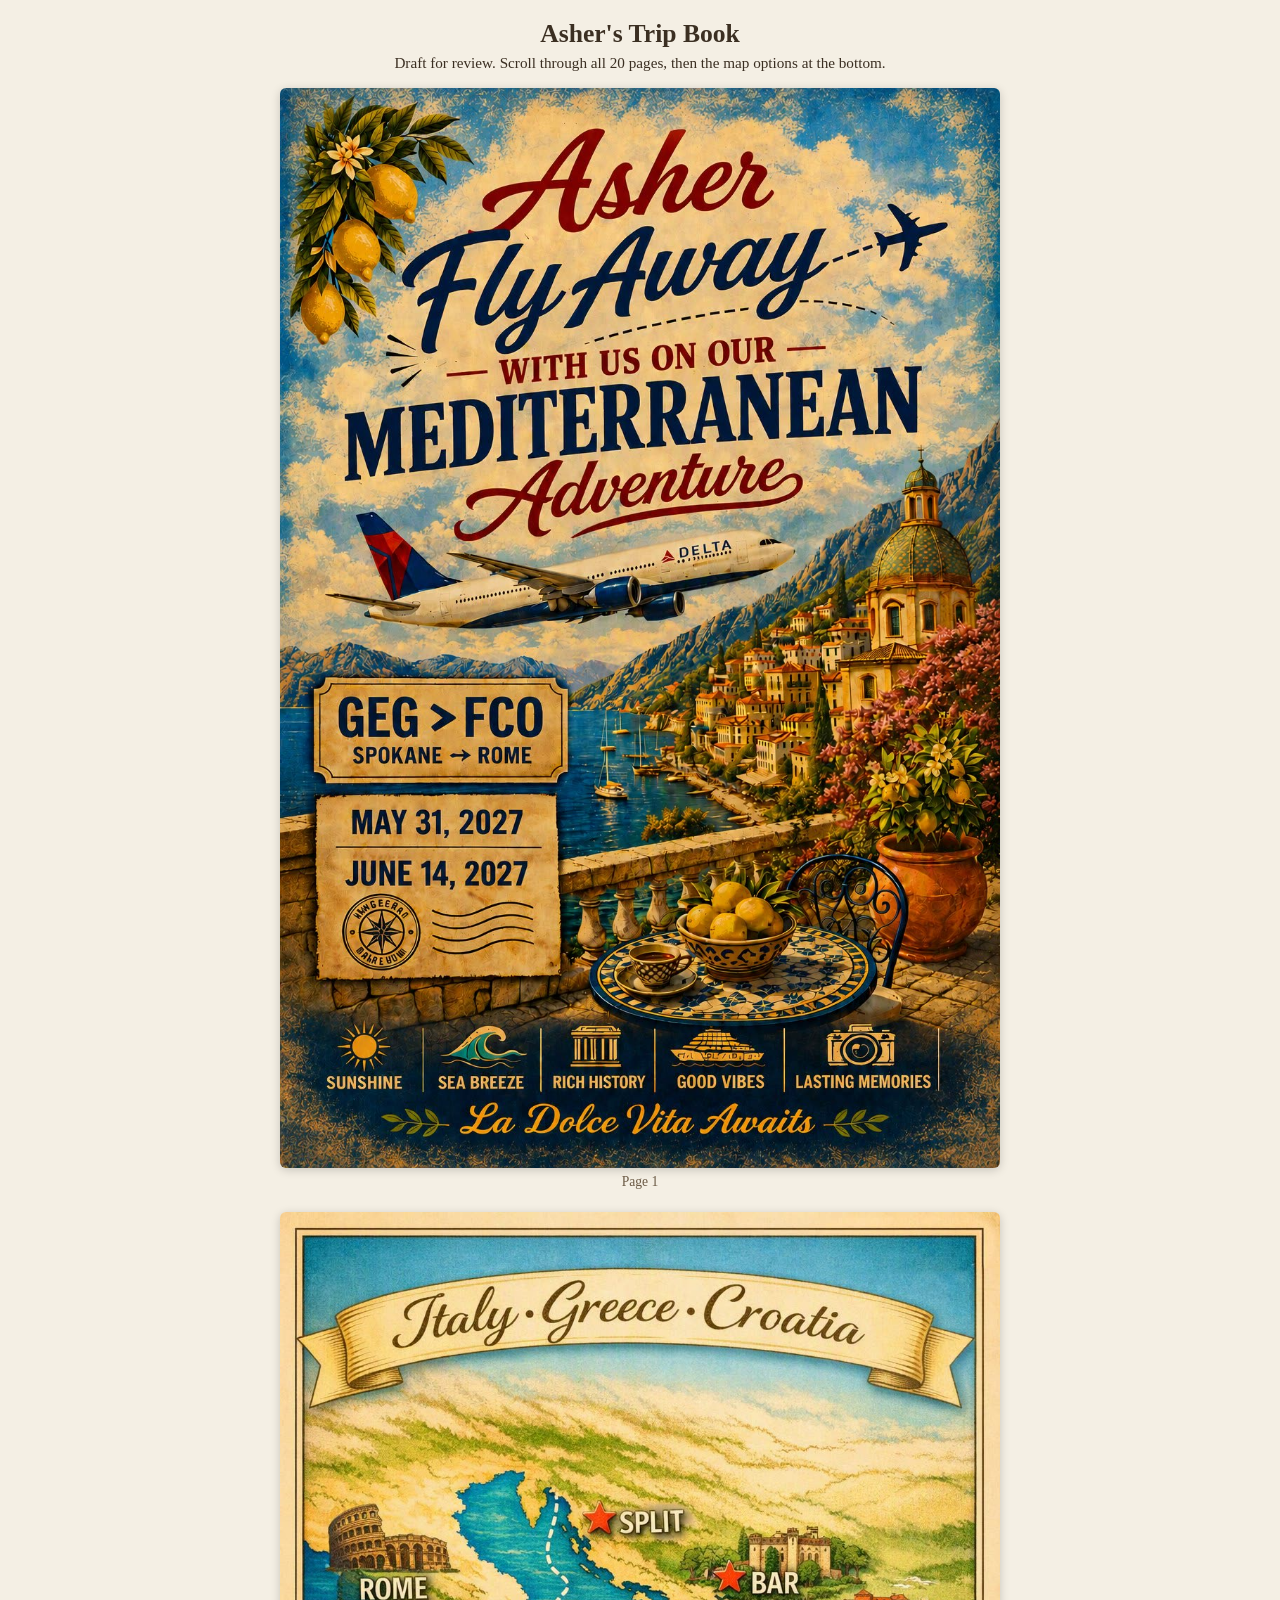
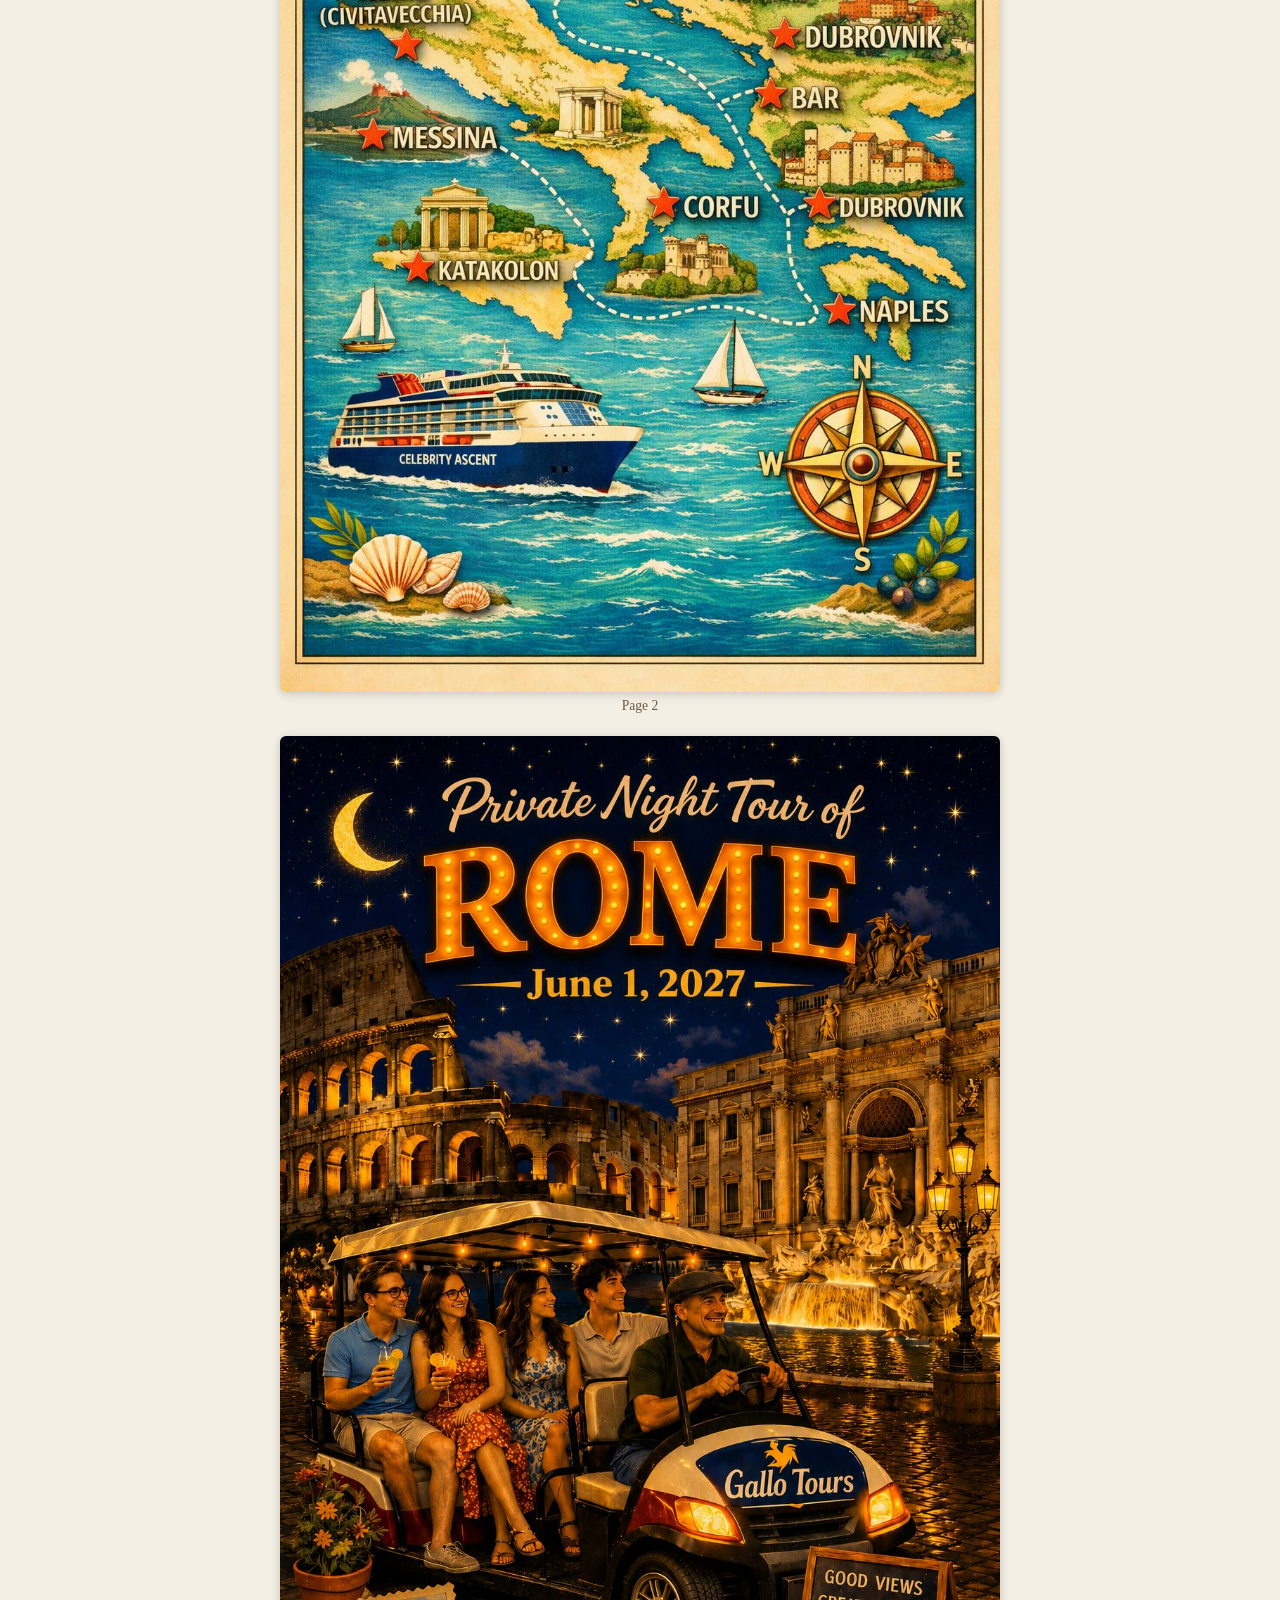
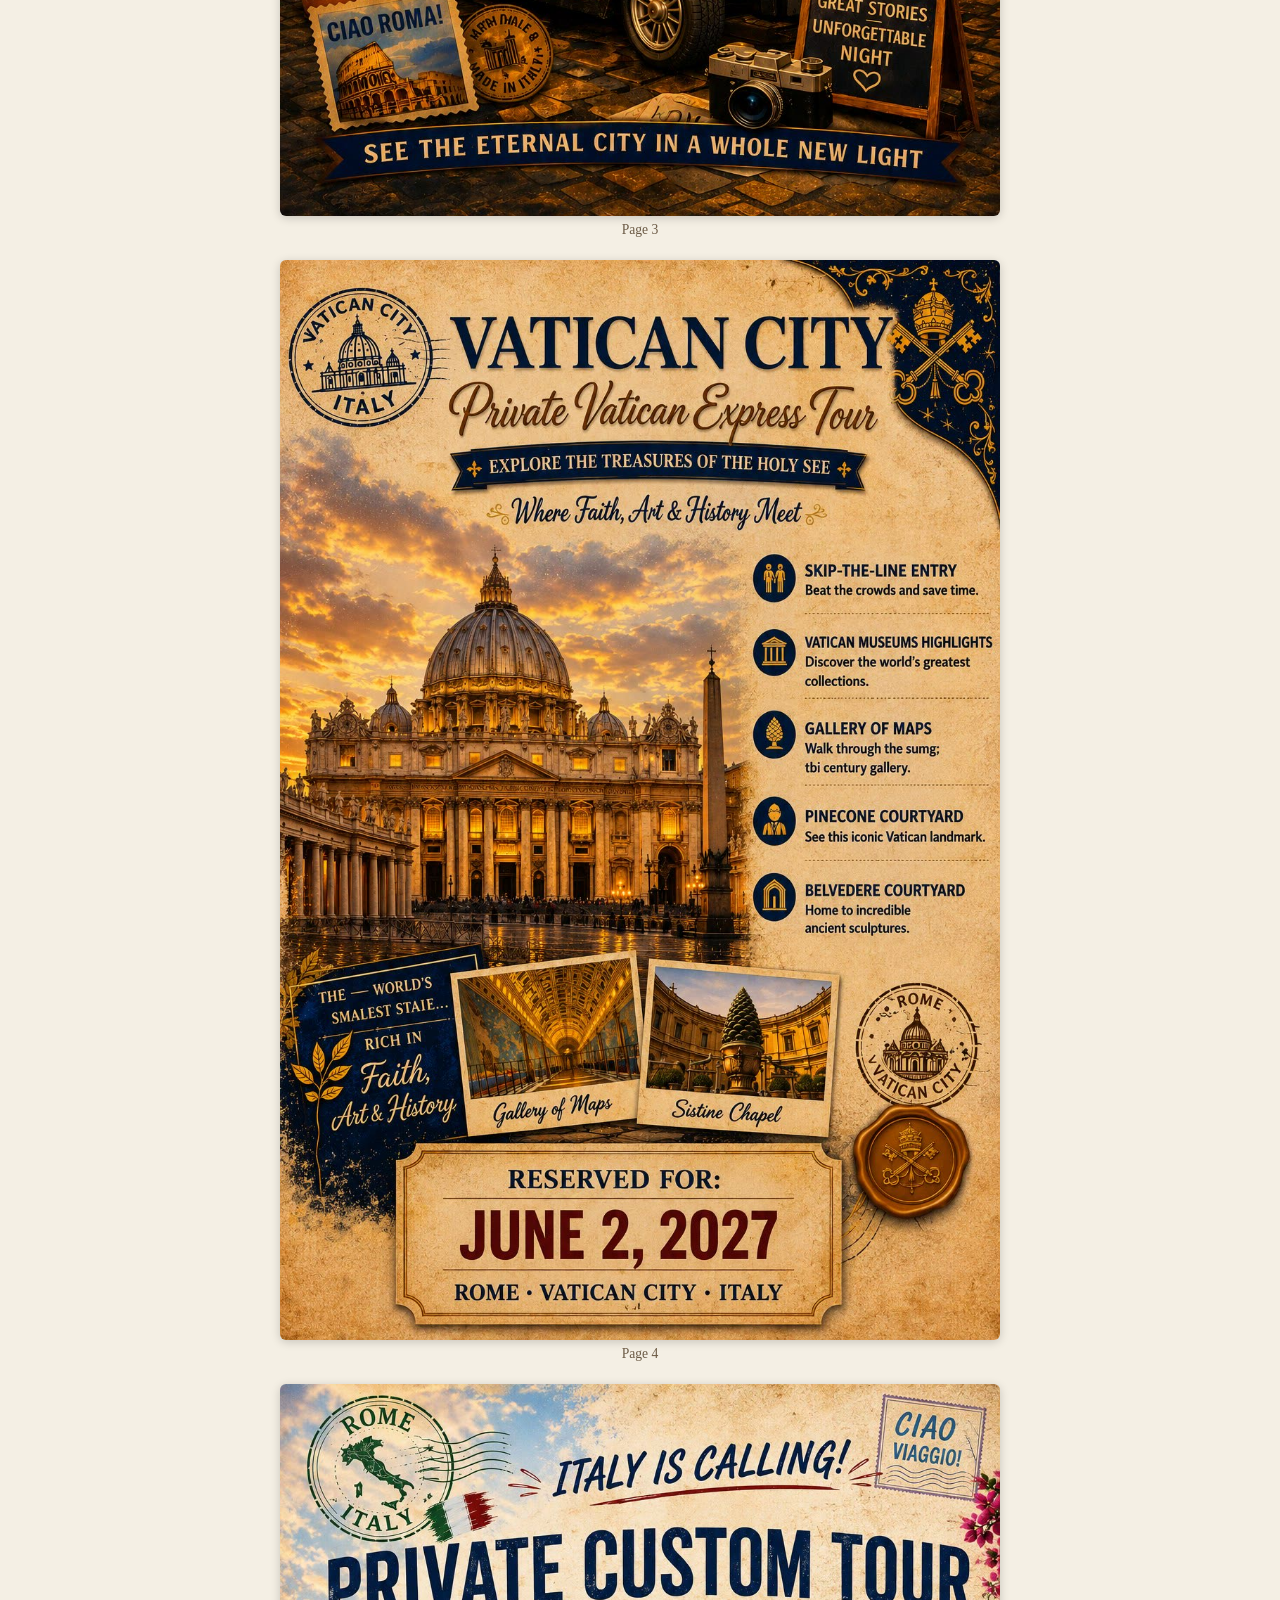
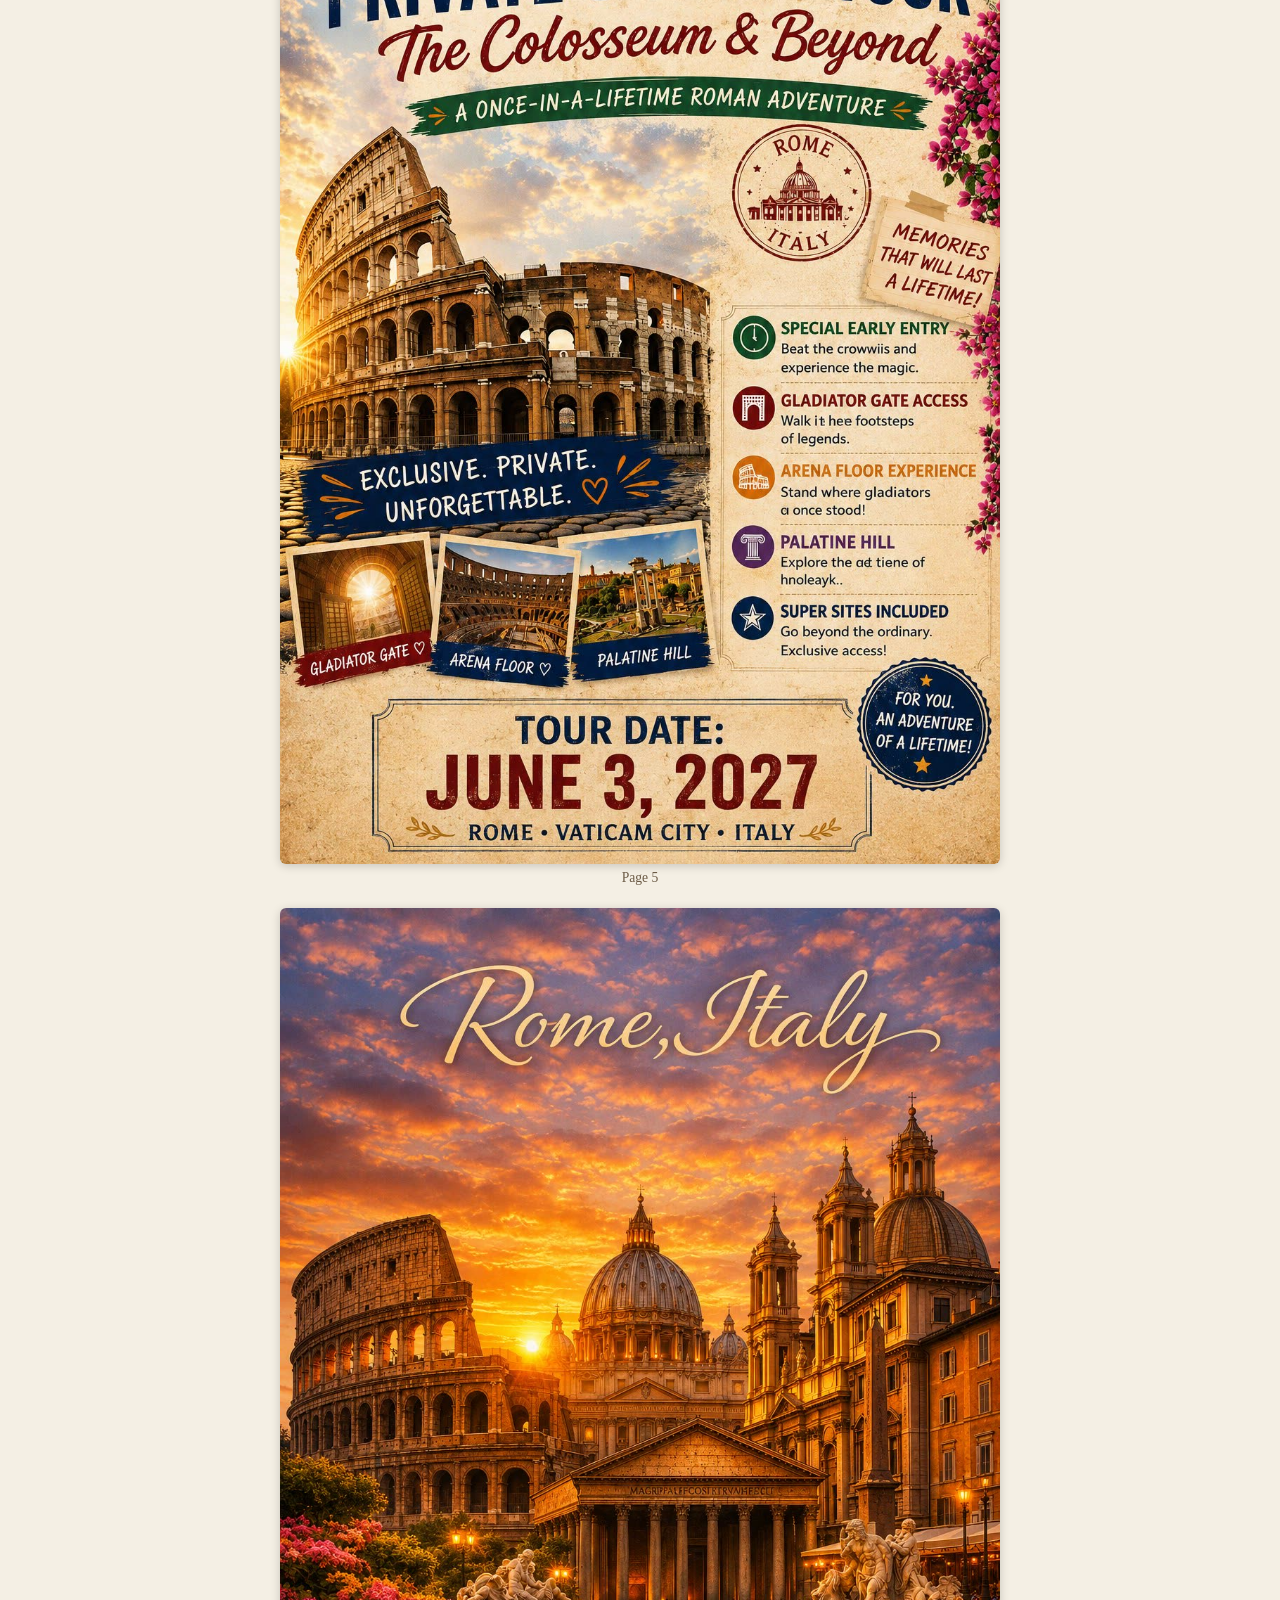
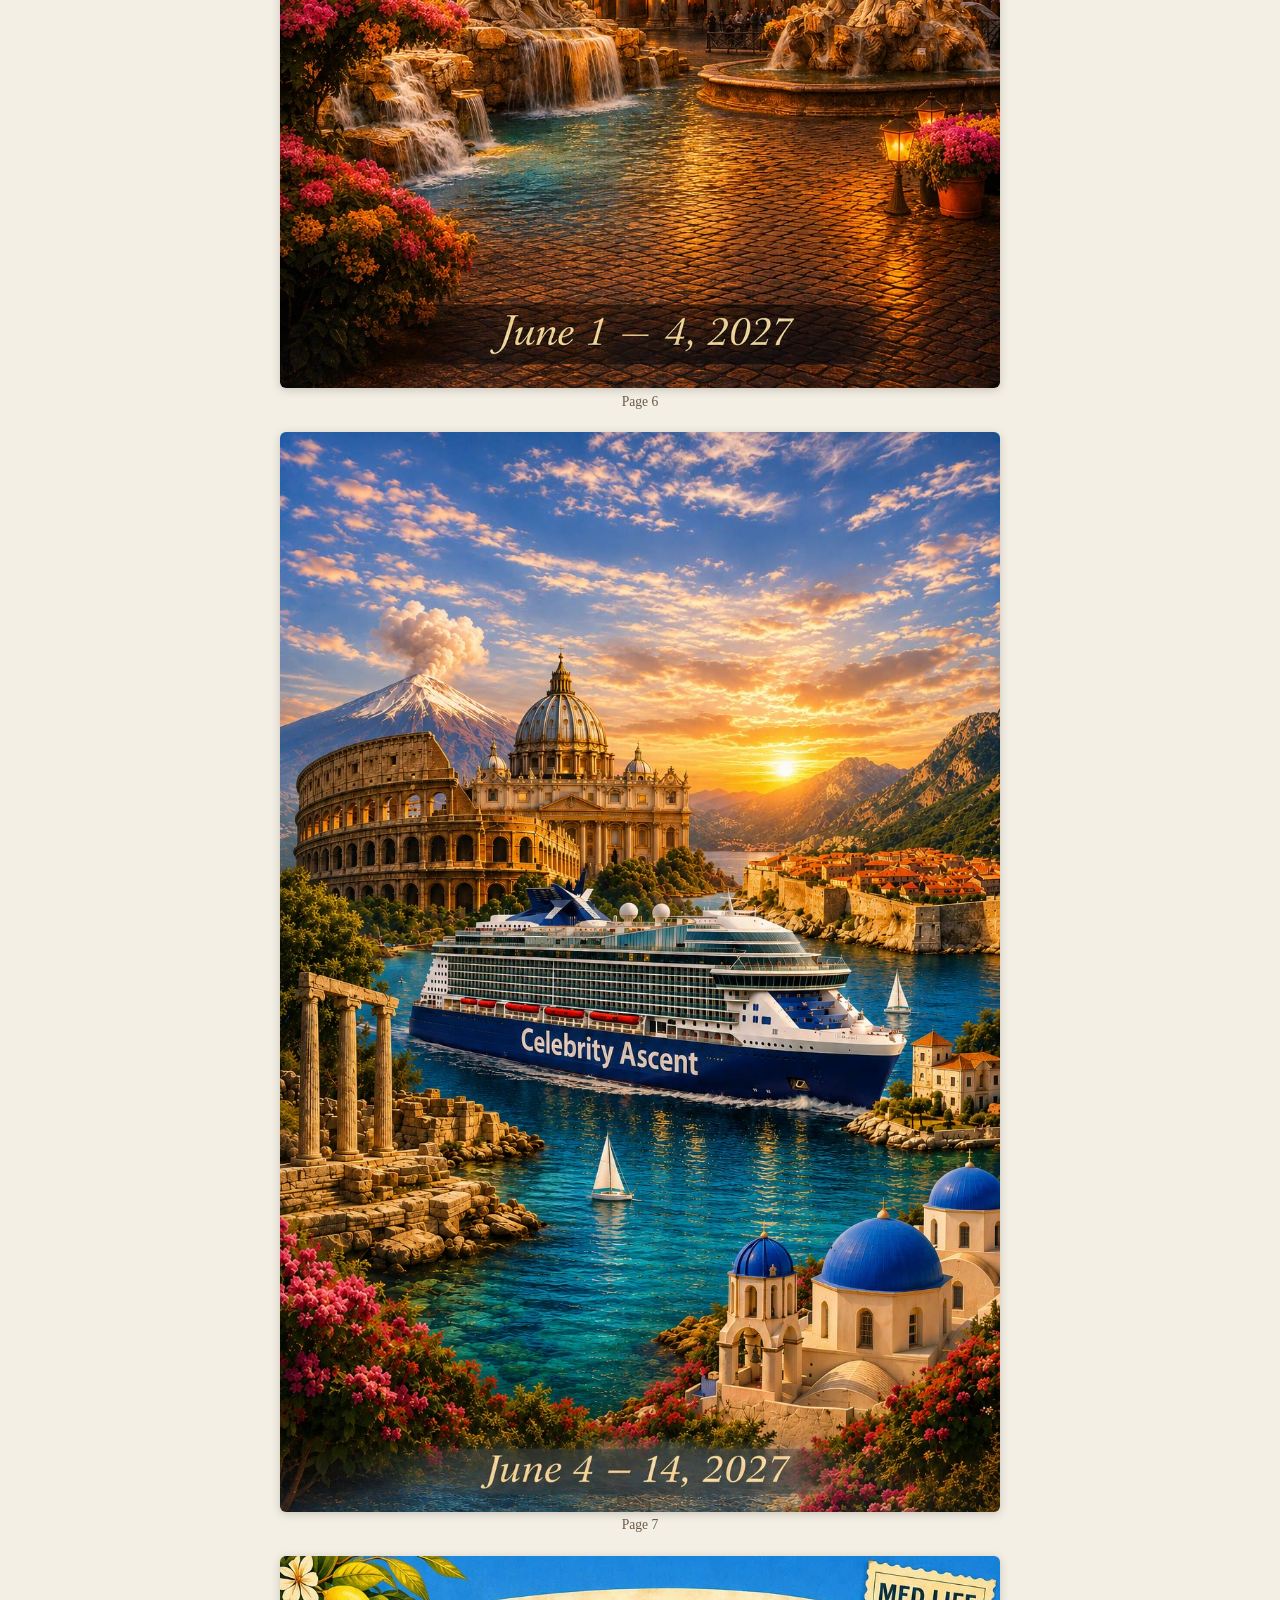
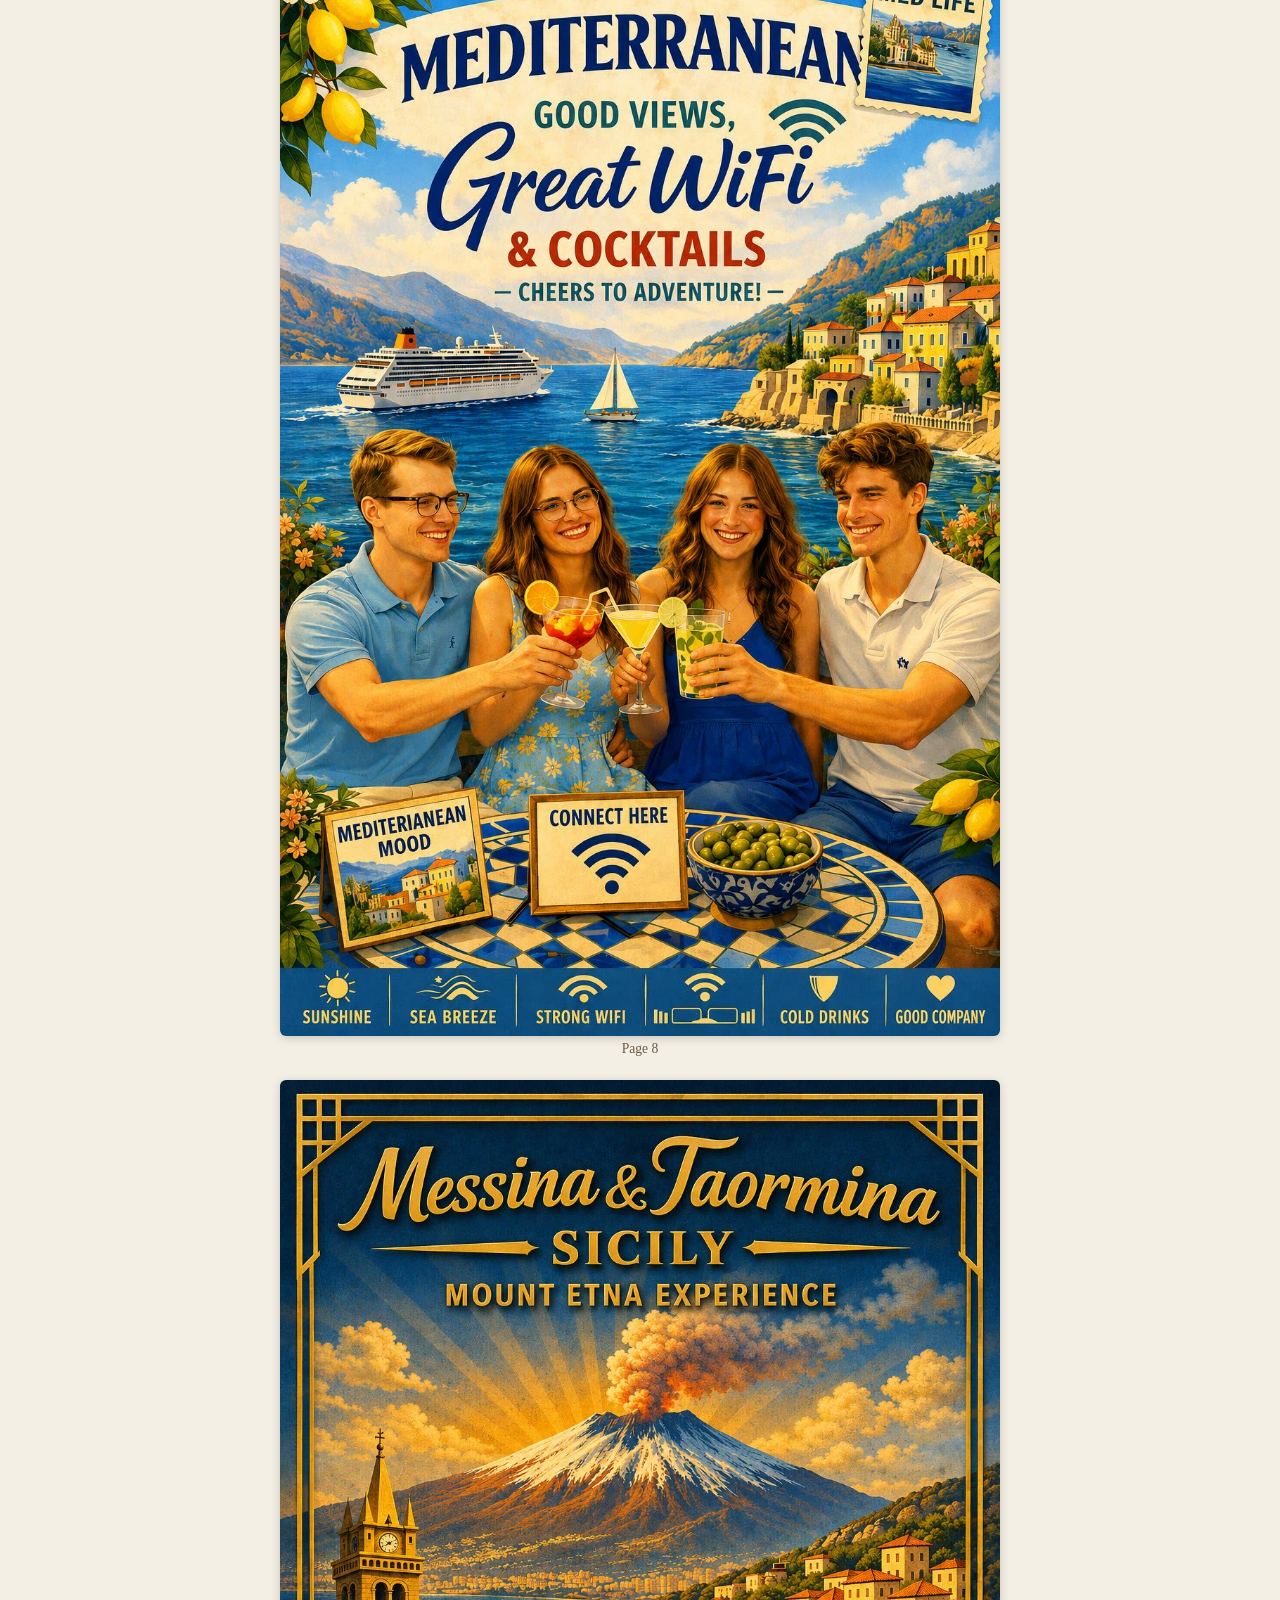
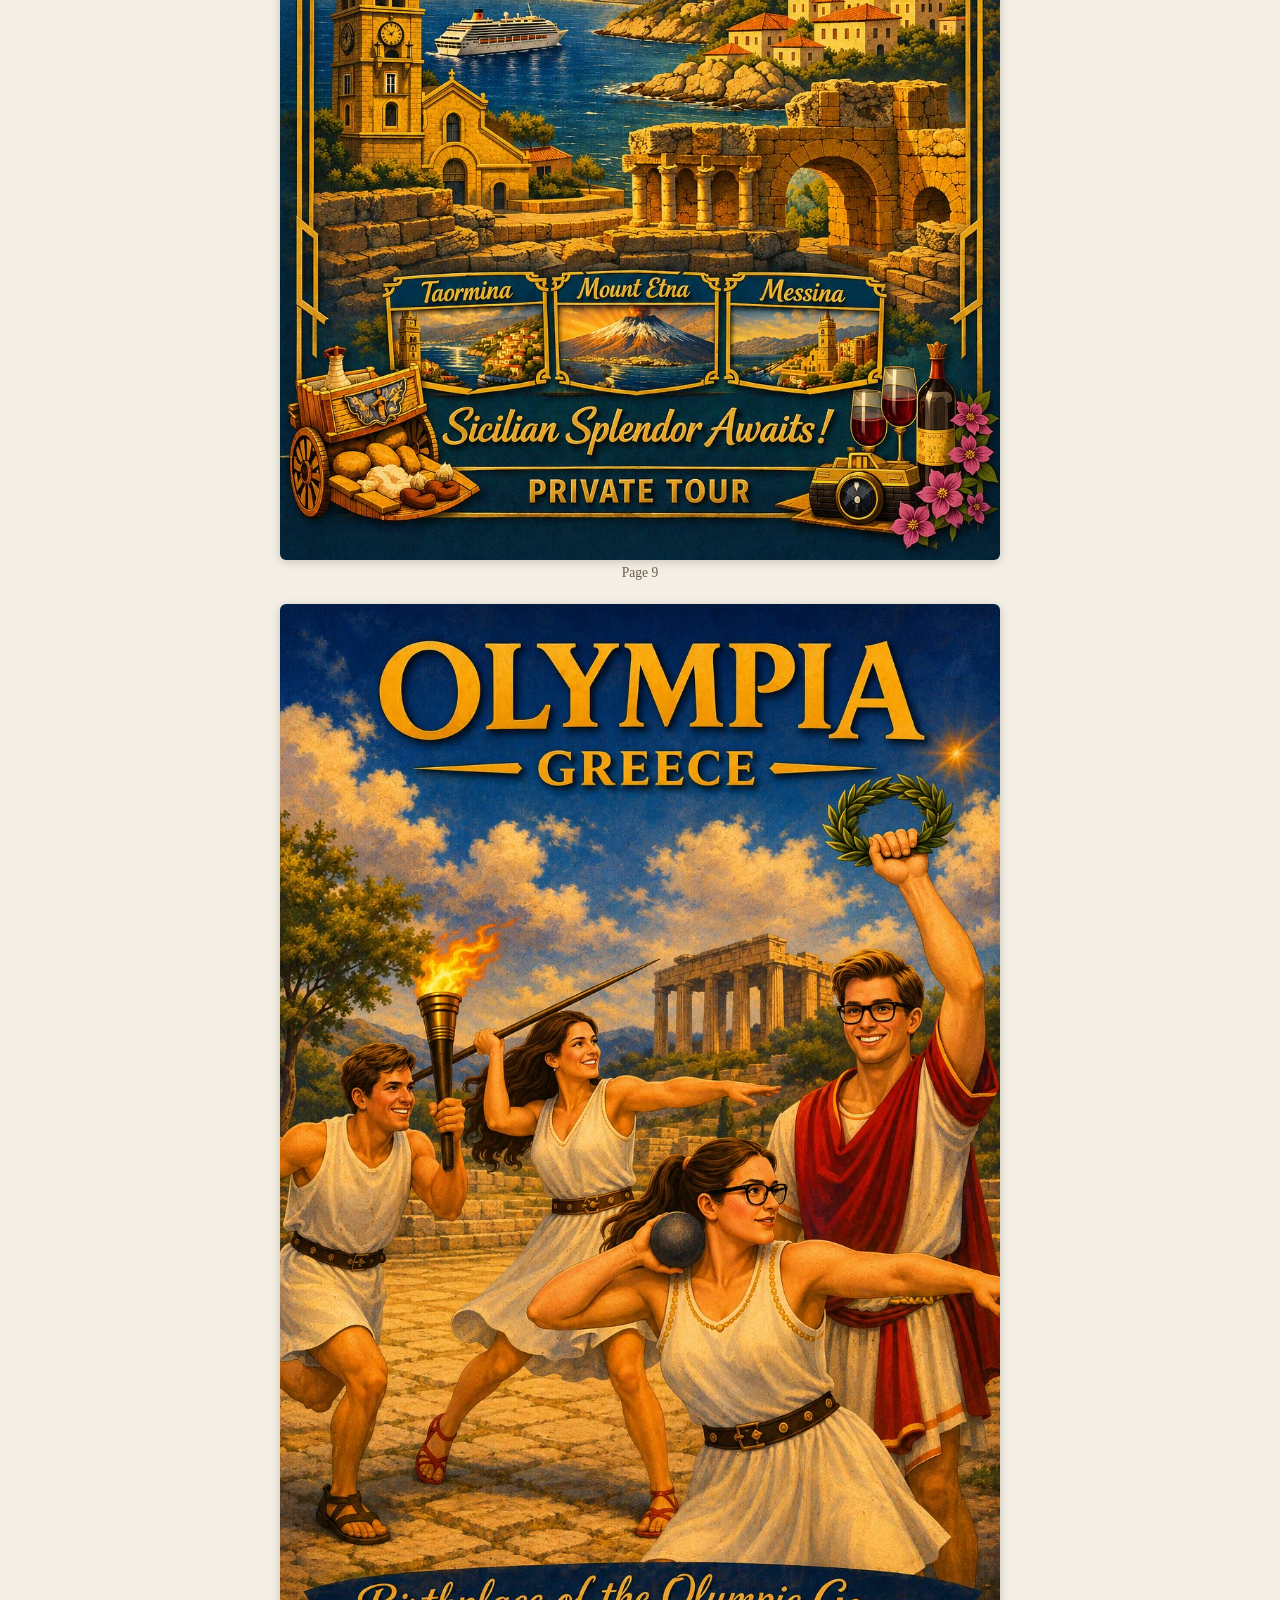
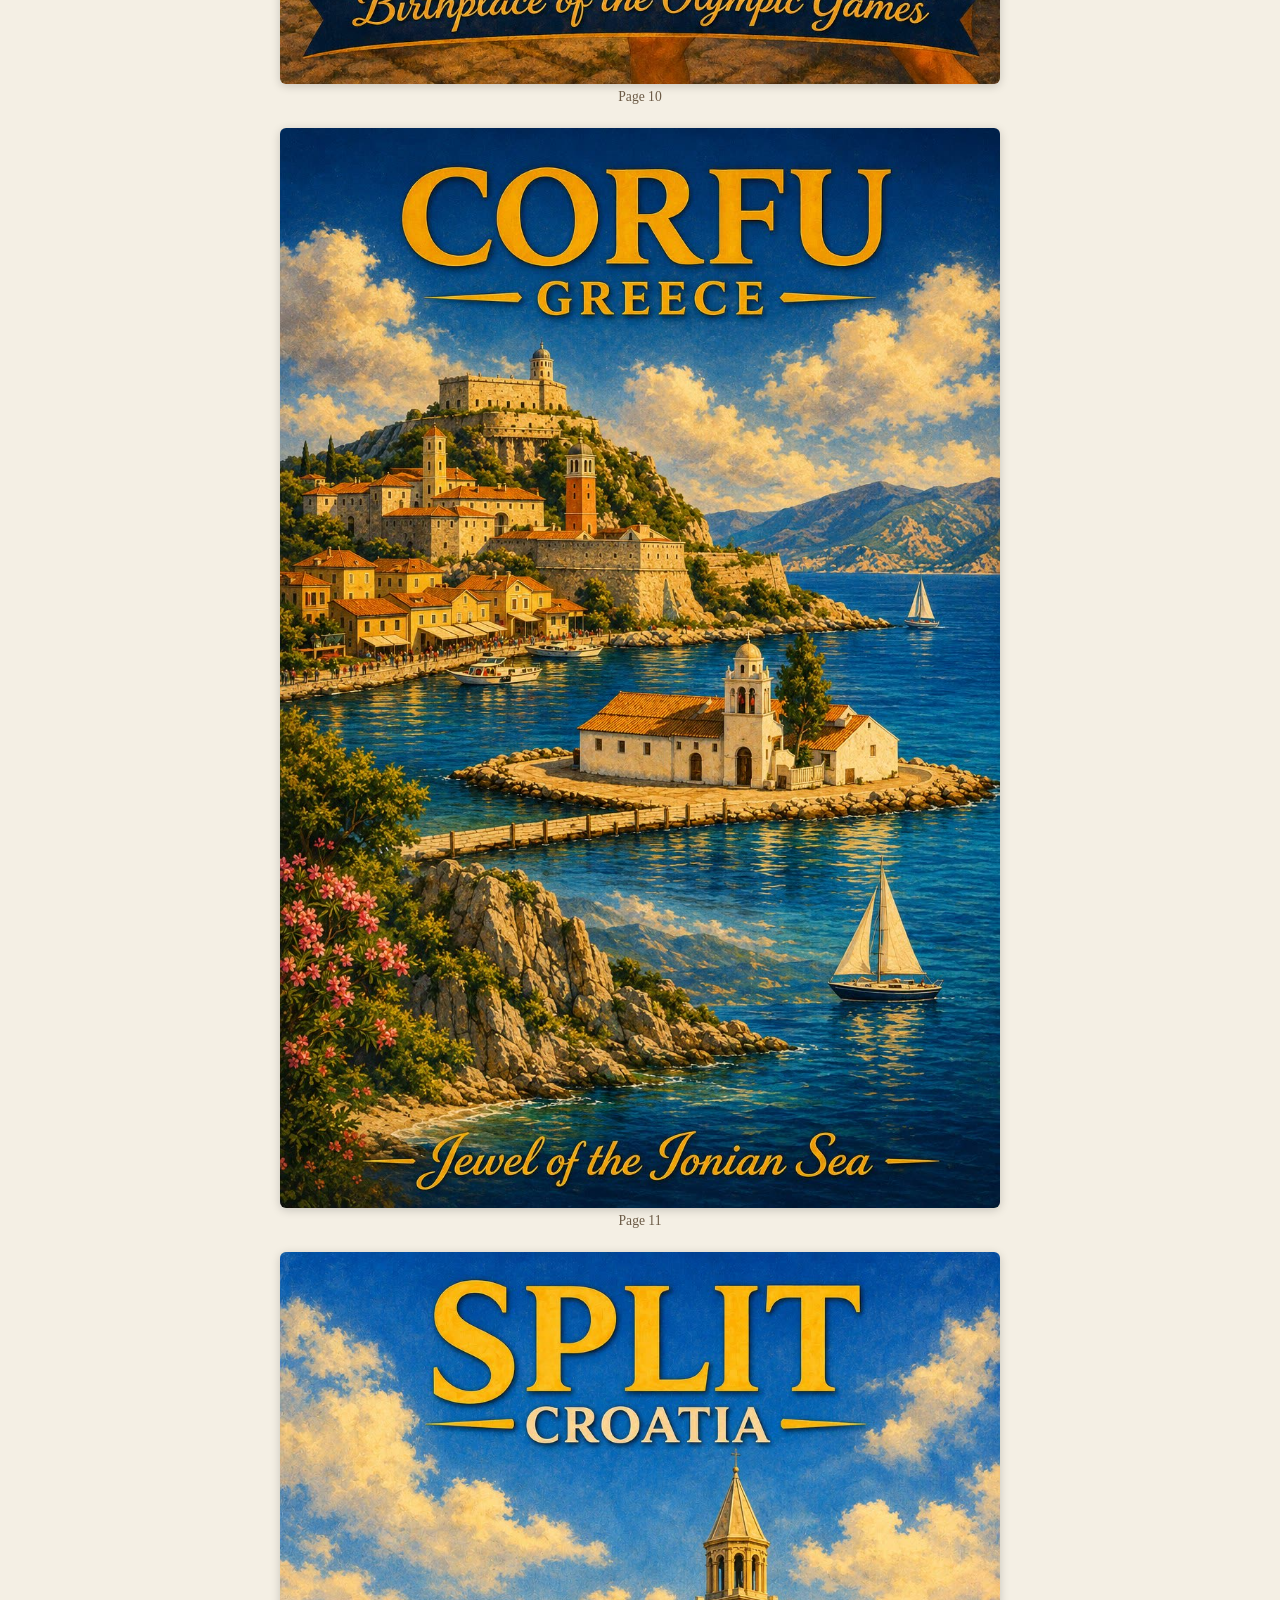
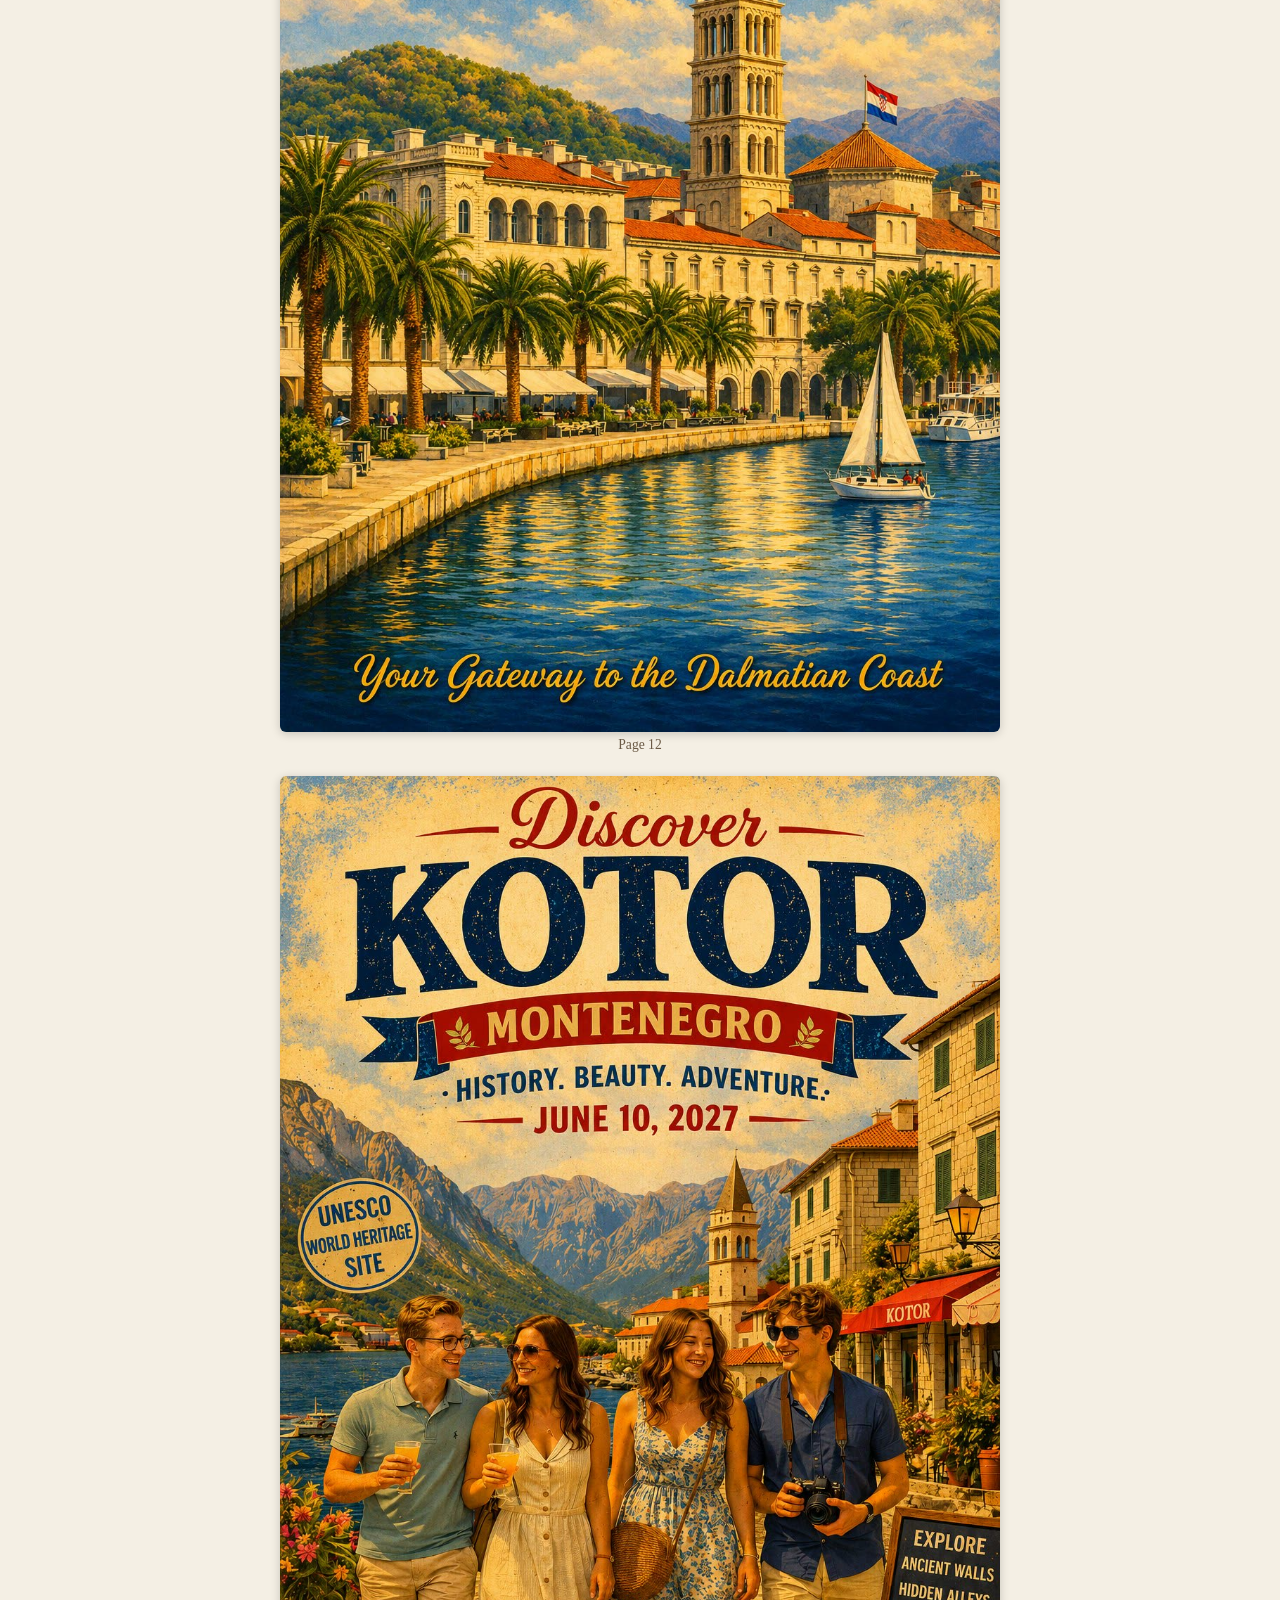
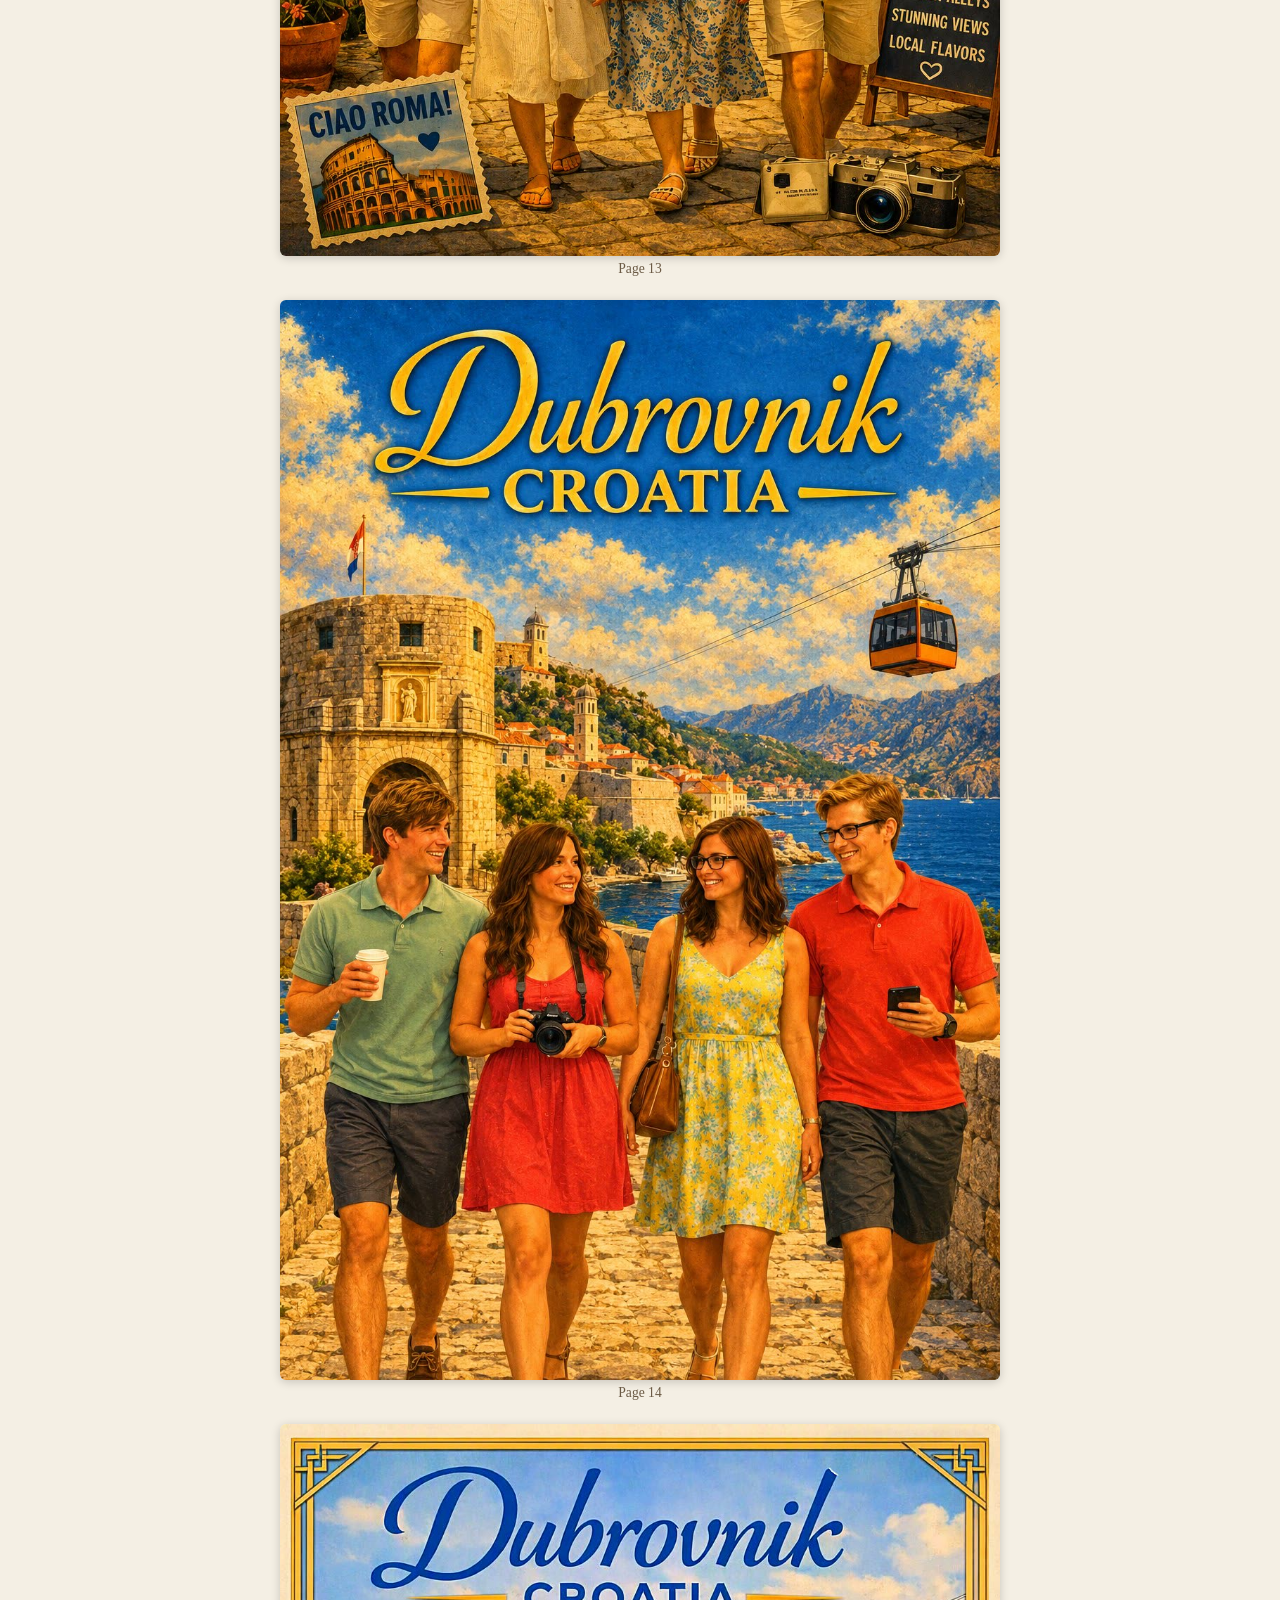
==== review-02e549417a0c/index.html @ c12d2835 "Add image viewer for review" ====
<!doctype html><html lang="en"><head><meta charset="utf-8"><meta name="viewport" content="width=device-width,initial-scale=1"><meta name="robots" content="noindex,nofollow"><title>Asher's Trip Book – review</title>
<style>body{margin:0;background:#f4efe4;font-family:Georgia,serif;color:#3b2f22;text-align:center}h1{font-size:1.6rem;margin:1.2rem 1rem .3rem}h2{margin:2rem 1rem .5rem}p{margin:.2rem 1rem 1rem;font-size:.95rem}figure{margin:0 auto 1.4rem;max-width:720px;padding:0 10px}img{width:100%;height:auto;border-radius:6px;box-shadow:0 2px 10px rgba(0,0,0,.18);display:block}figcaption{font-size:.85rem;margin-top:.35rem;color:#6b5a45}</style></head><body>
<h1>Asher's Trip Book</h1><p>Draft for review. Scroll through all 20 pages, then the map options at the bottom.</p>
<figure><img src="asher/page-01.jpg" alt="Page 1" loading="eager"><figcaption>Page 1</figcaption></figure>
<figure><img src="asher/page-02.jpg" alt="Page 2" loading="eager"><figcaption>Page 2</figcaption></figure>
<figure><img src="asher/page-03.jpg" alt="Page 3" loading="lazy"><figcaption>Page 3</figcaption></figure>
<figure><img src="asher/page-04.jpg" alt="Page 4" loading="lazy"><figcaption>Page 4</figcaption></figure>
<figure><img src="asher/page-05.jpg" alt="Page 5" loading="lazy"><figcaption>Page 5</figcaption></figure>
<figure><img src="asher/page-06.jpg" alt="Page 6" loading="lazy"><figcaption>Page 6</figcaption></figure>
<figure><img src="asher/page-07.jpg" alt="Page 7" loading="lazy"><figcaption>Page 7</figcaption></figure>
<figure><img src="asher/page-08.jpg" alt="Page 8" loading="lazy"><figcaption>Page 8</figcaption></figure>
<figure><img src="asher/page-09.jpg" alt="Page 9" loading="lazy"><figcaption>Page 9</figcaption></figure>
<figure><img src="asher/page-10.jpg" alt="Page 10" loading="lazy"><figcaption>Page 10</figcaption></figure>
<figure><img src="asher/page-11.jpg" alt="Page 11" loading="lazy"><figcaption>Page 11</figcaption></figure>
<figure><img src="asher/page-12.jpg" alt="Page 12" loading="lazy"><figcaption>Page 12</figcaption></figure>
<figure><img src="asher/page-13.jpg" alt="Page 13" loading="lazy"><figcaption>Page 13</figcaption></figure>
<figure><img src="asher/page-14.jpg" alt="Page 14" loading="lazy"><figcaption>Page 14</figcaption></figure>
<figure><img src="asher/page-15.jpg" alt="Page 15" loading="lazy"><figcaption>Page 15</figcaption></figure>
<figure><img src="asher/page-16.jpg" alt="Page 16" loading="lazy"><figcaption>Page 16</figcaption></figure>
<figure><img src="asher/page-17.jpg" alt="Page 17" loading="lazy"><figcaption>Page 17</figcaption></figure>
<figure><img src="asher/page-18.jpg" alt="Page 18" loading="lazy"><figcaption>Page 18</figcaption></figure>
<figure><img src="asher/page-19.jpg" alt="Page 19" loading="lazy"><figcaption>Page 19</figcaption></figure>
<figure><img src="asher/page-20.jpg" alt="Page 20" loading="lazy"><figcaption>Page 20</figcaption></figure>
<h2>New map options</h2><p>Whimsical like the original, with the correct ports in sail order.</p>
<figure><img src="map-option-A.jpg" alt="Map option A" loading="lazy"><figcaption>Option A: closest to the original</figcaption></figure>
<figure><img src="map-option-B.jpg" alt="Map option B" loading="lazy"><figcaption>Option B: painted hills</figcaption></figure>
<figure><img src="map-option-C.jpg" alt="Map option C" loading="lazy"><figcaption>Option C: softest, most kid-friendly</figcaption></figure>
</body></html>
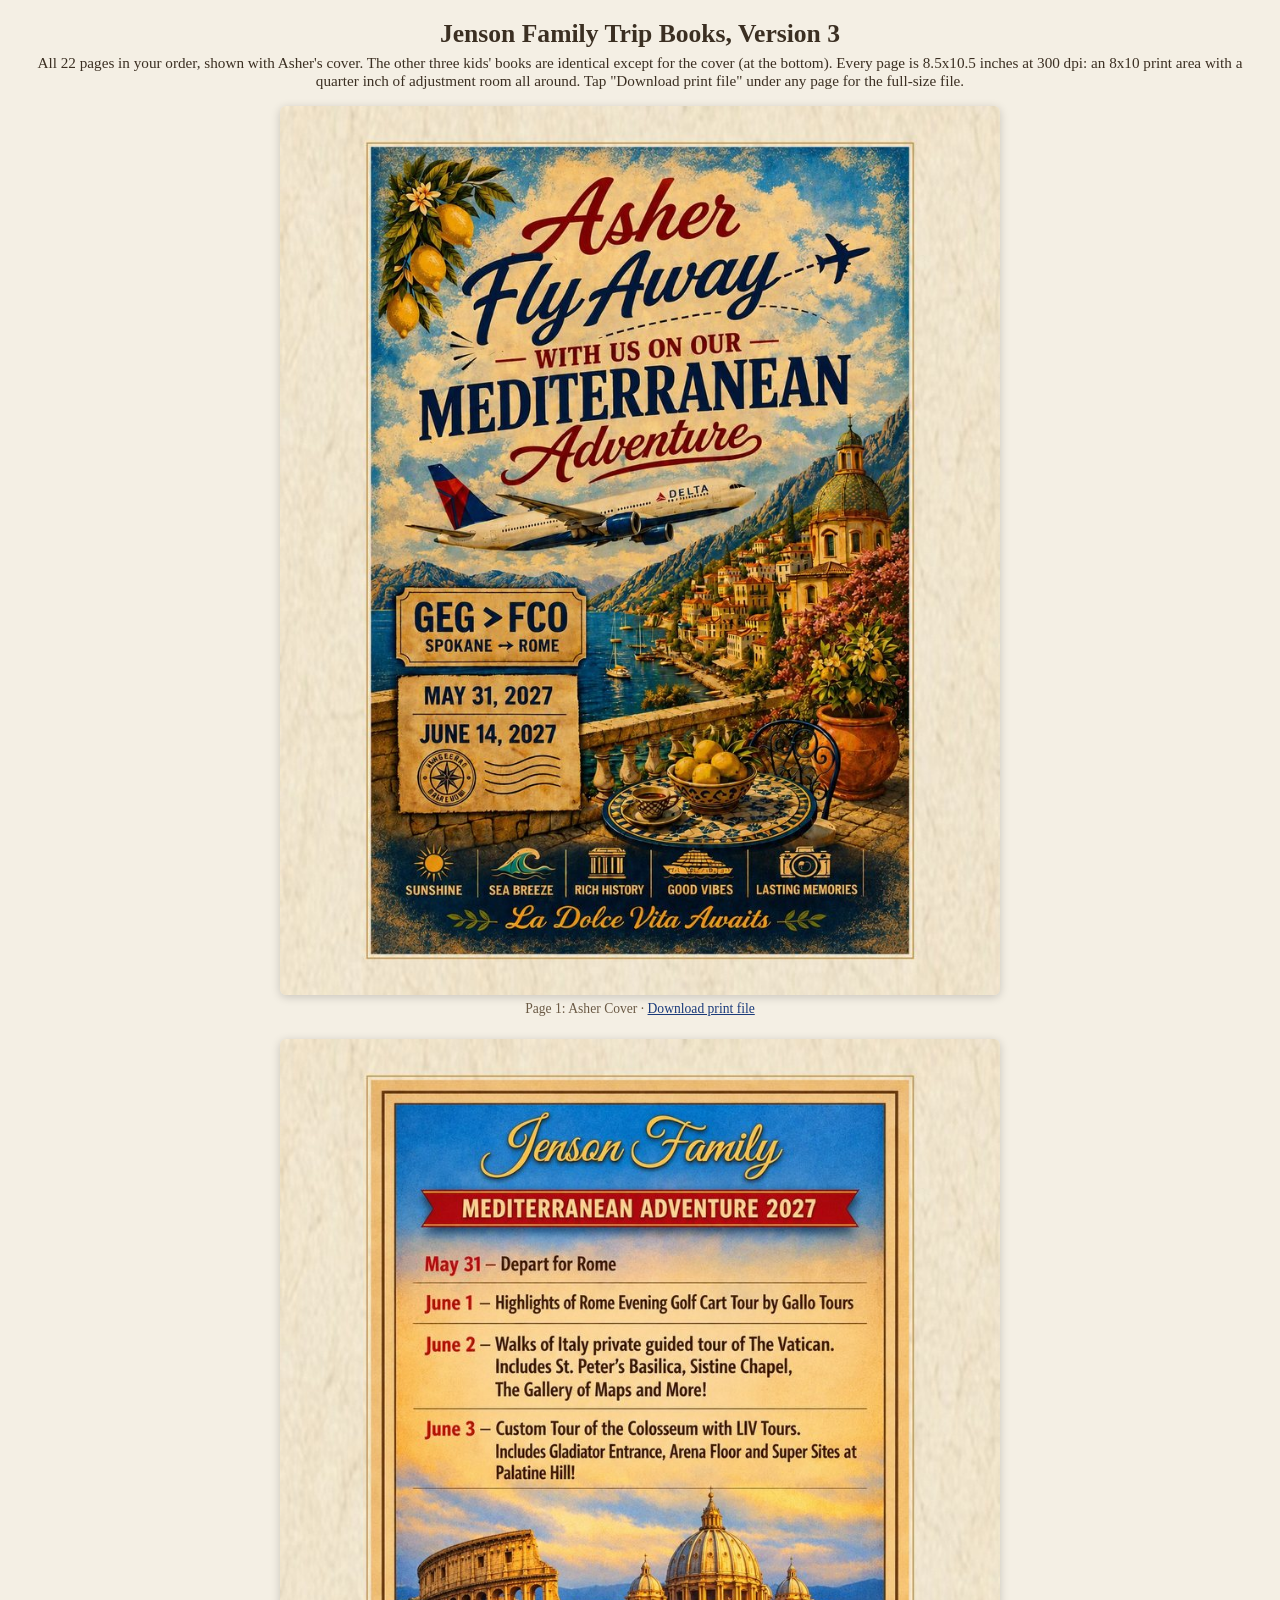
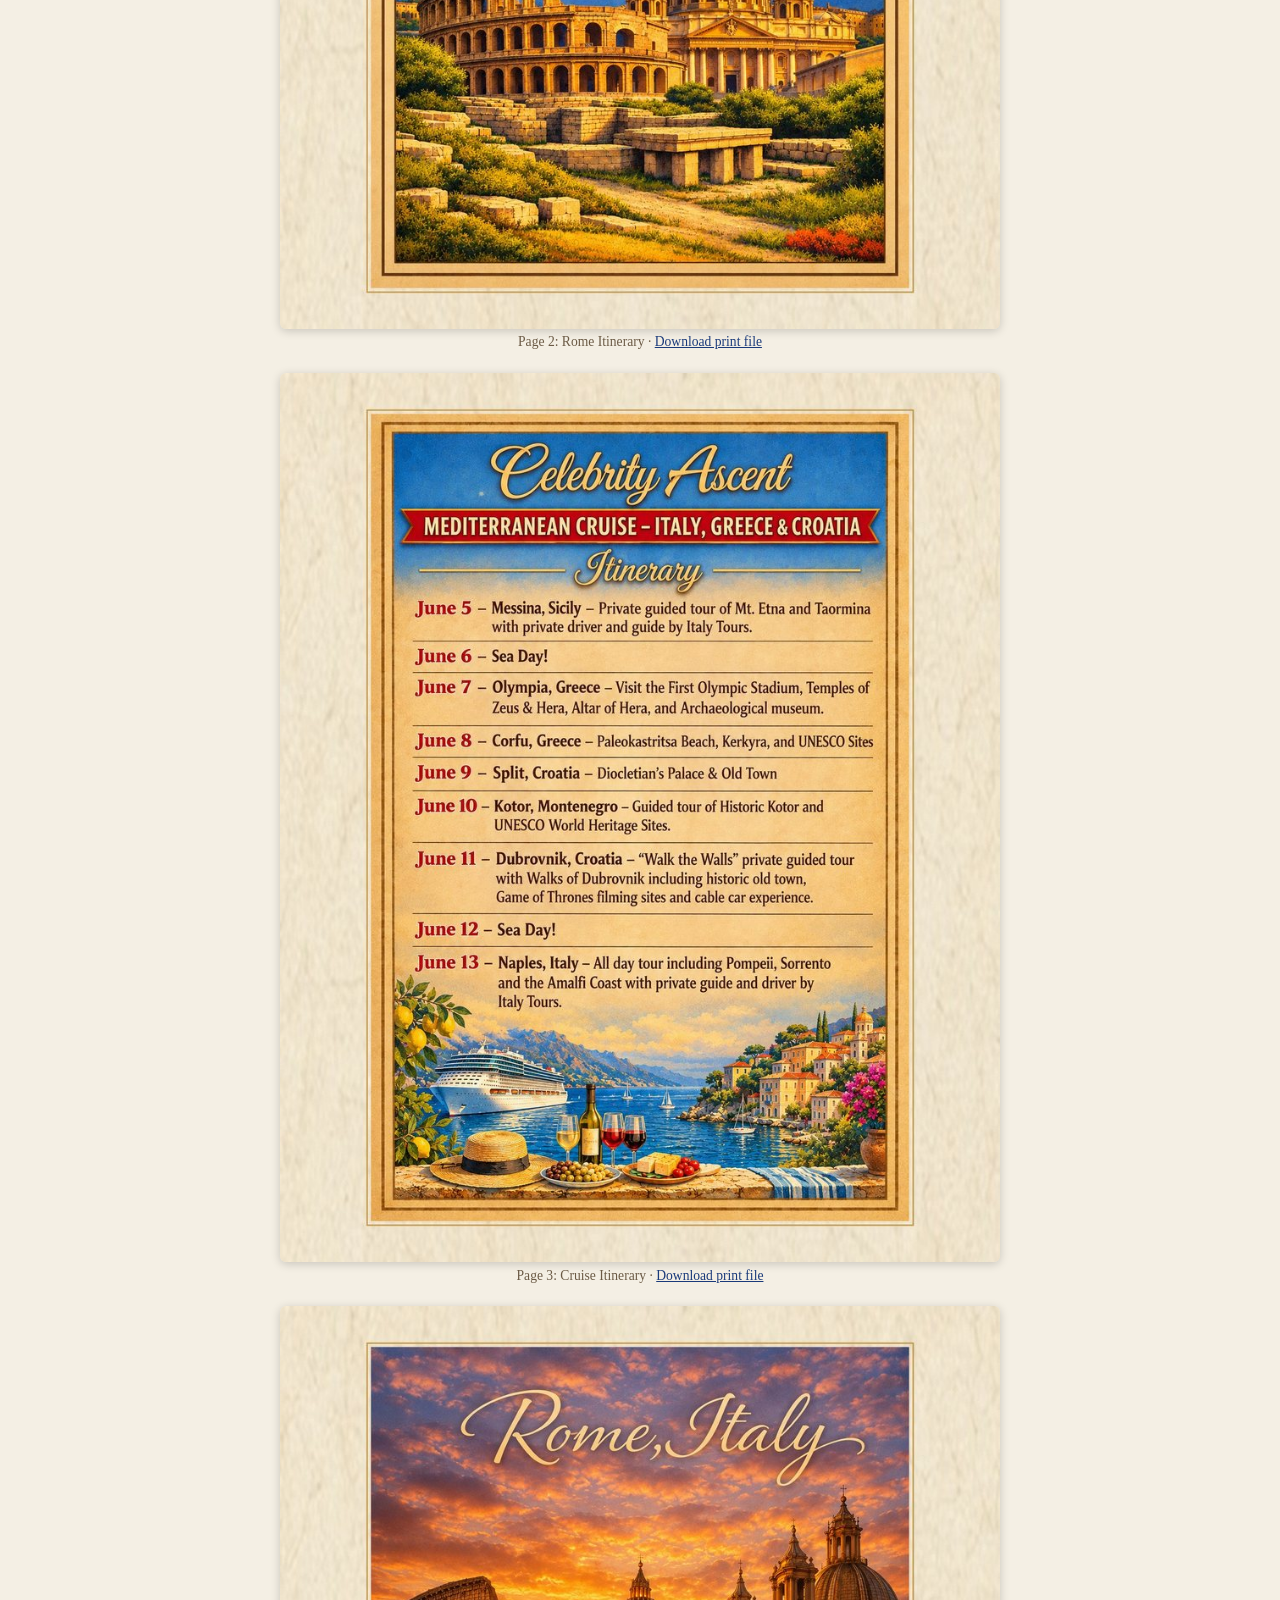
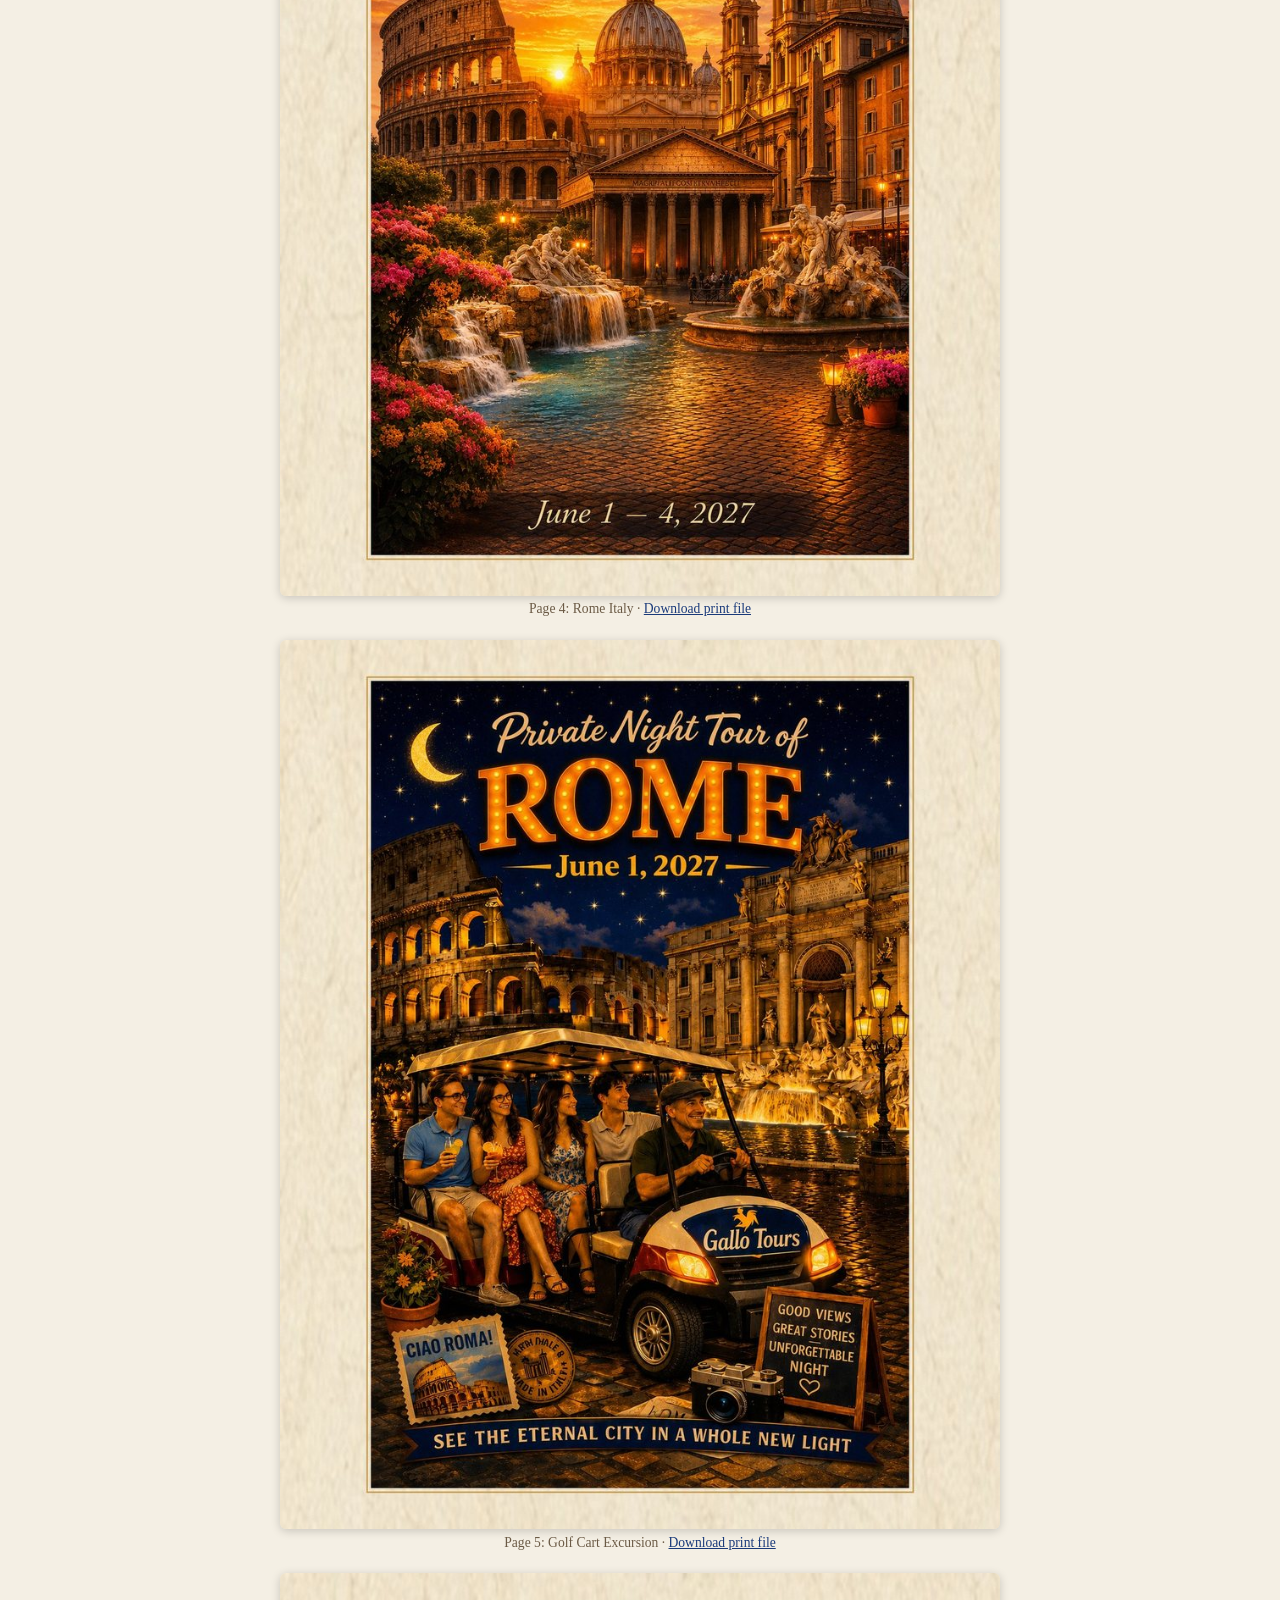
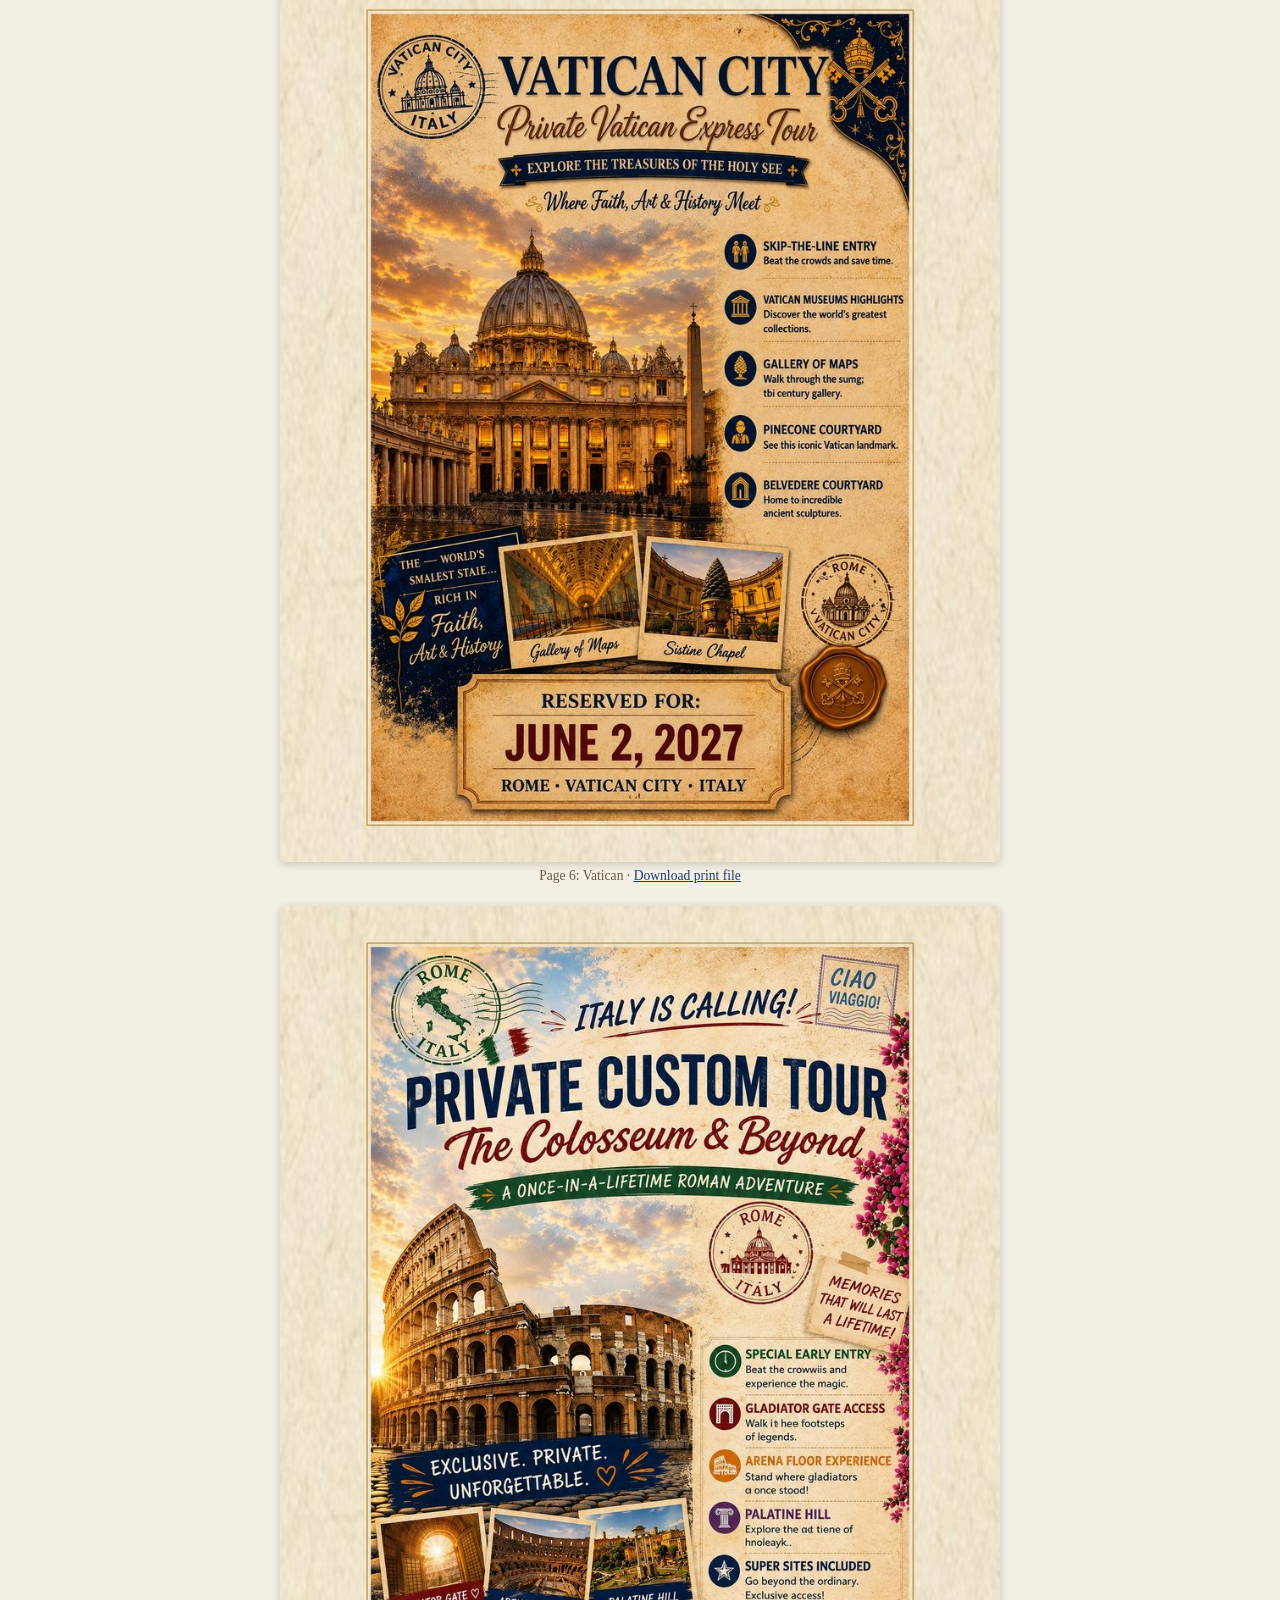
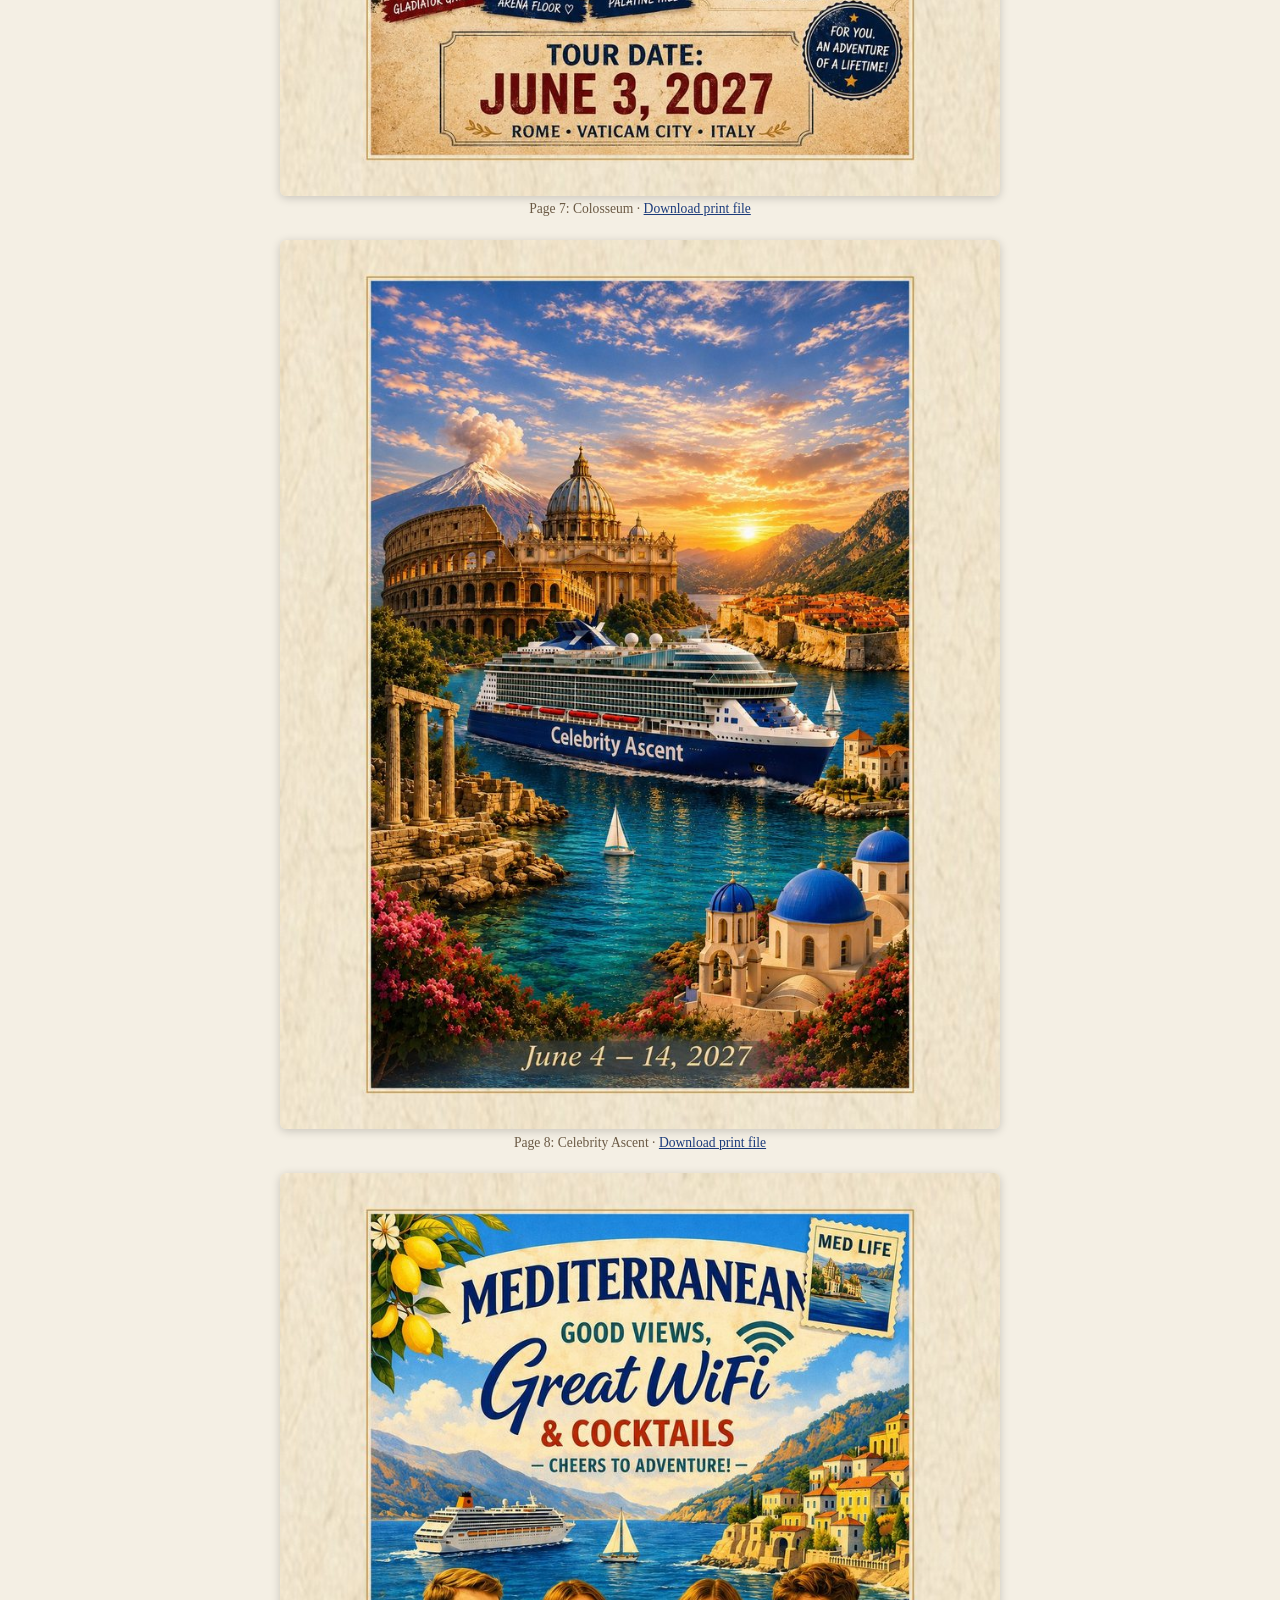
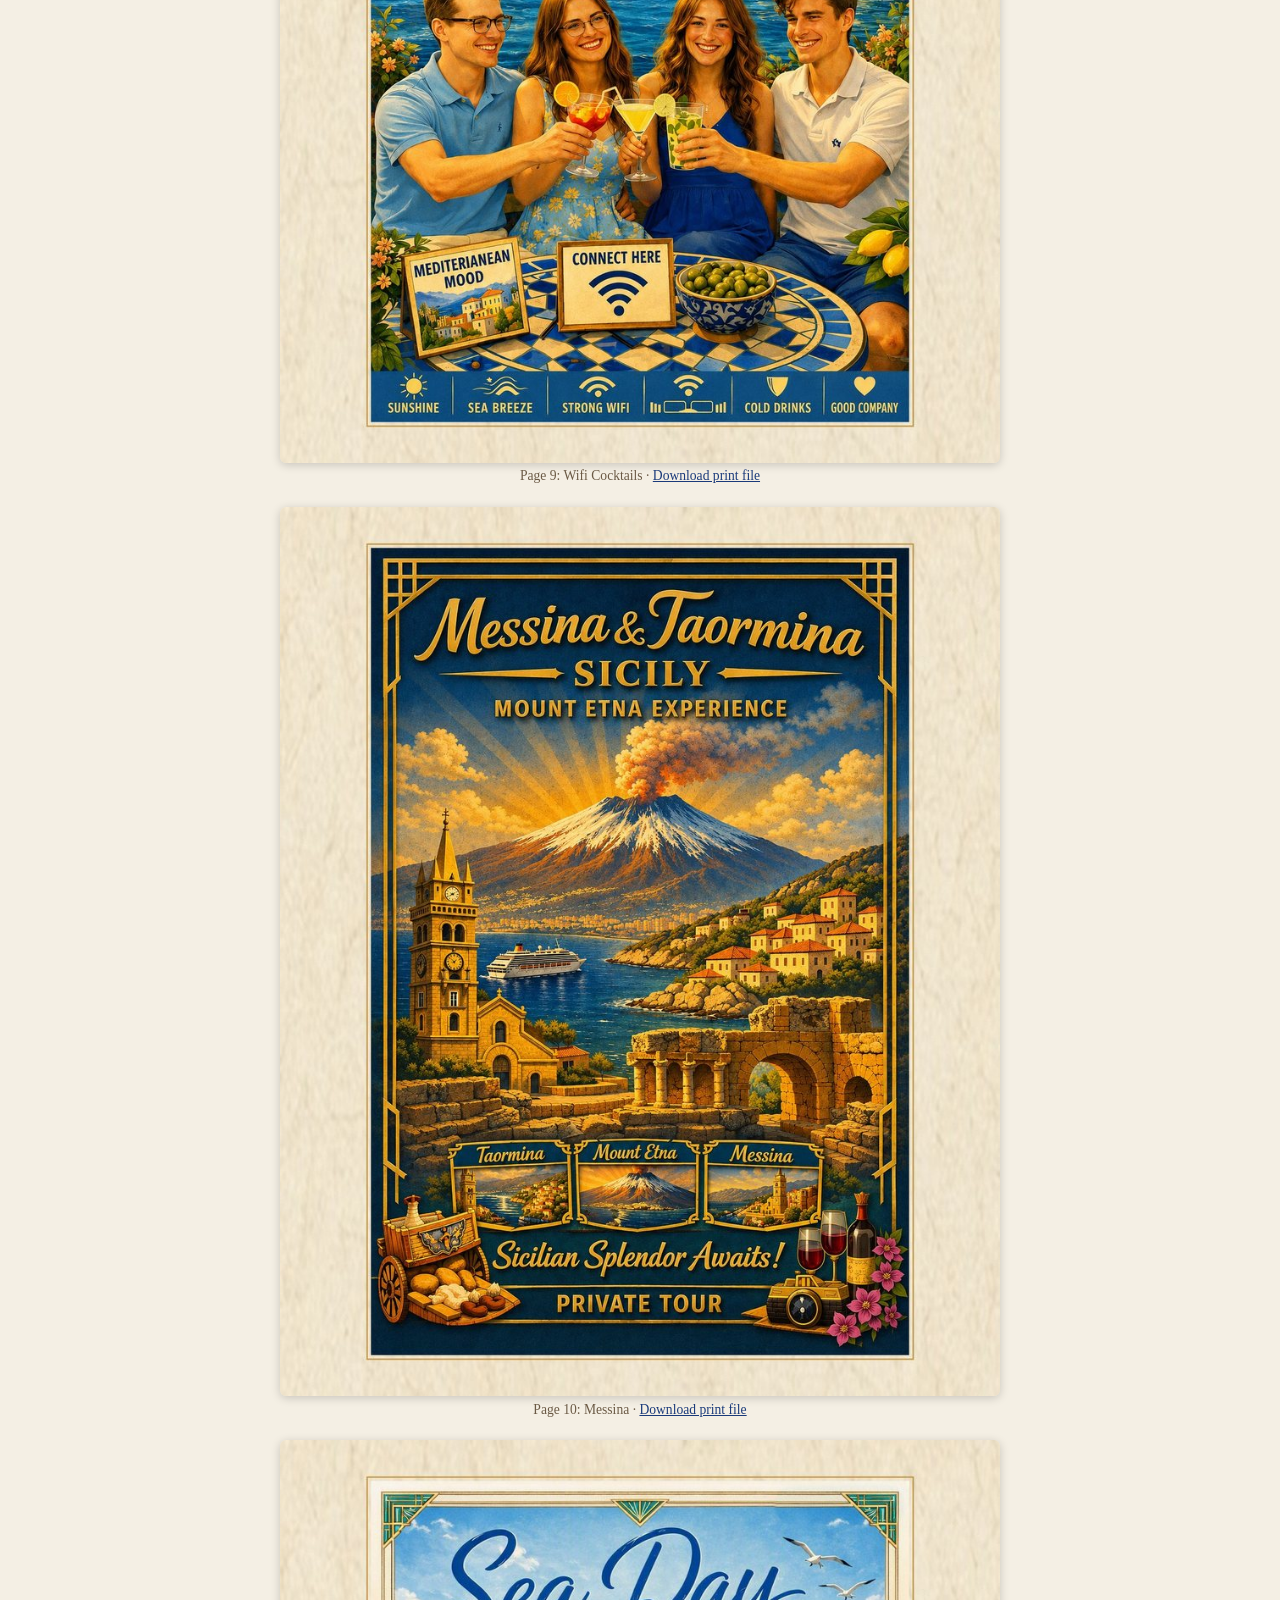
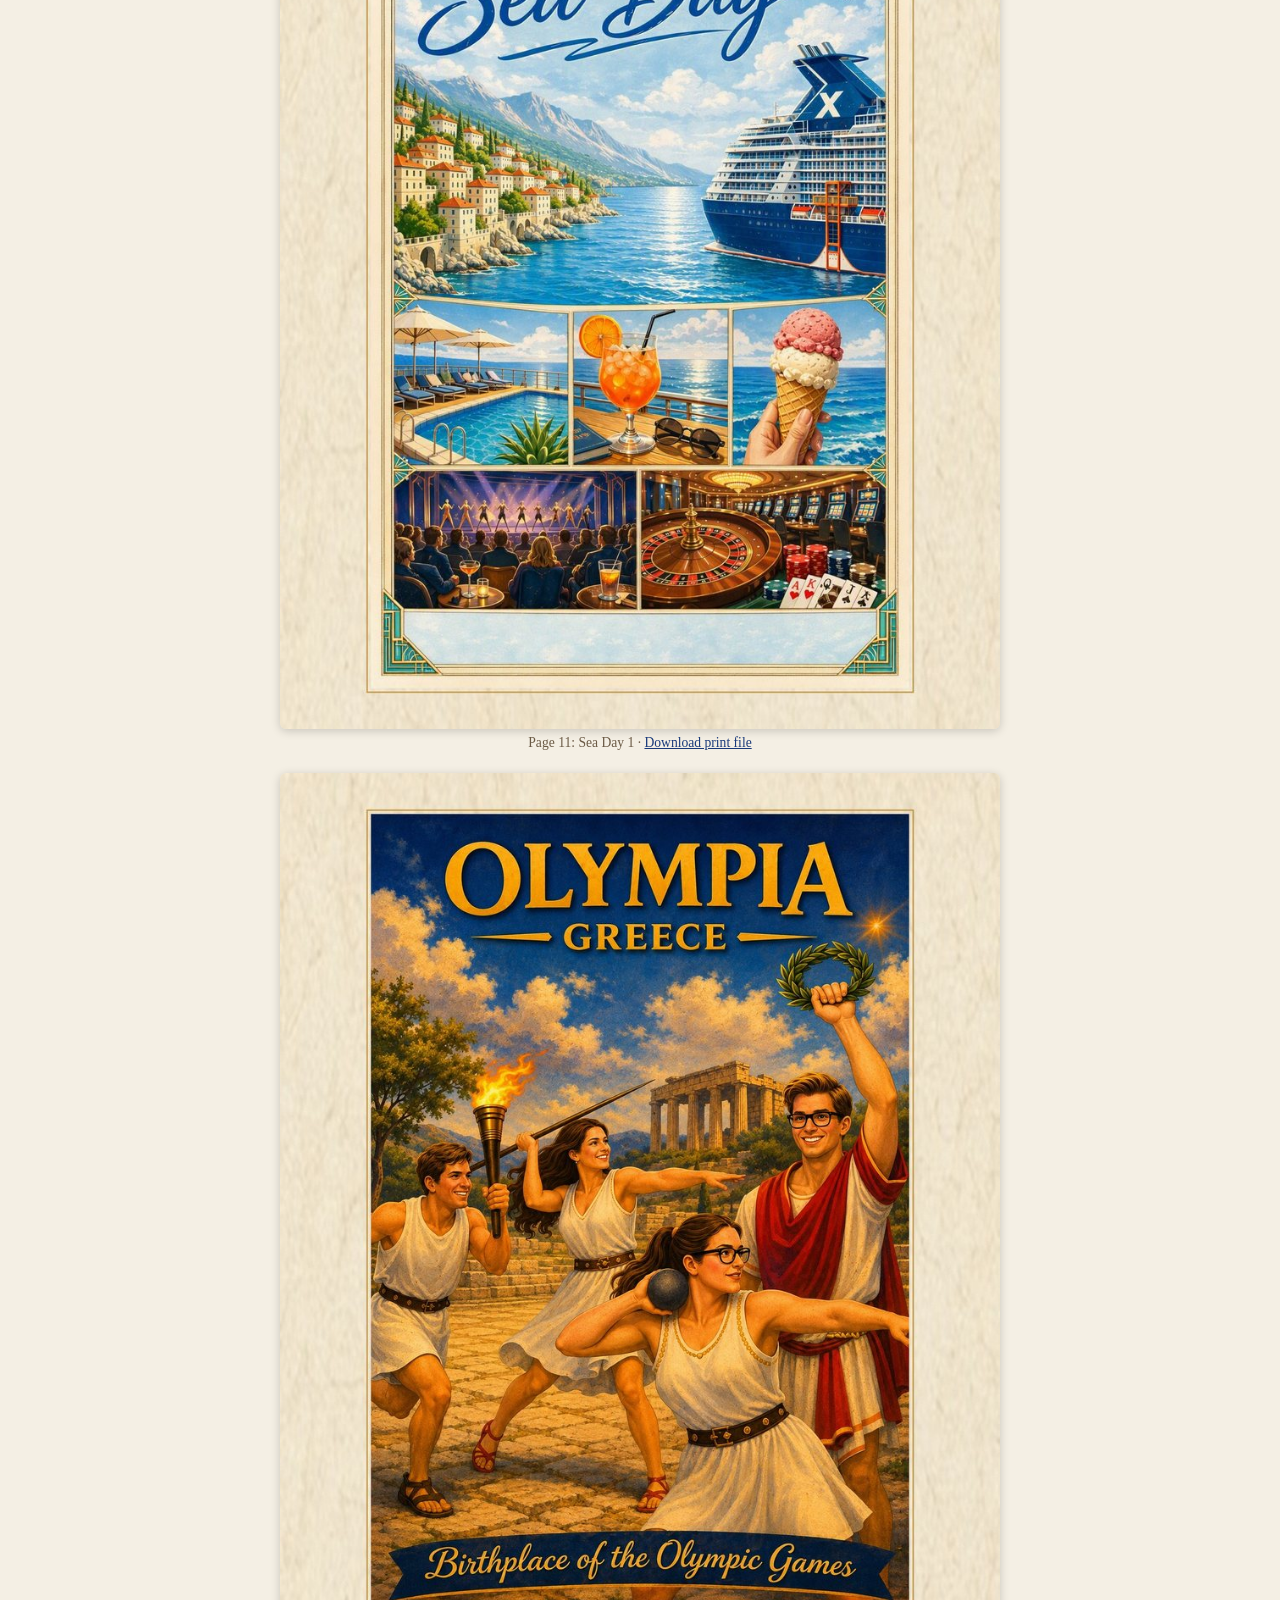
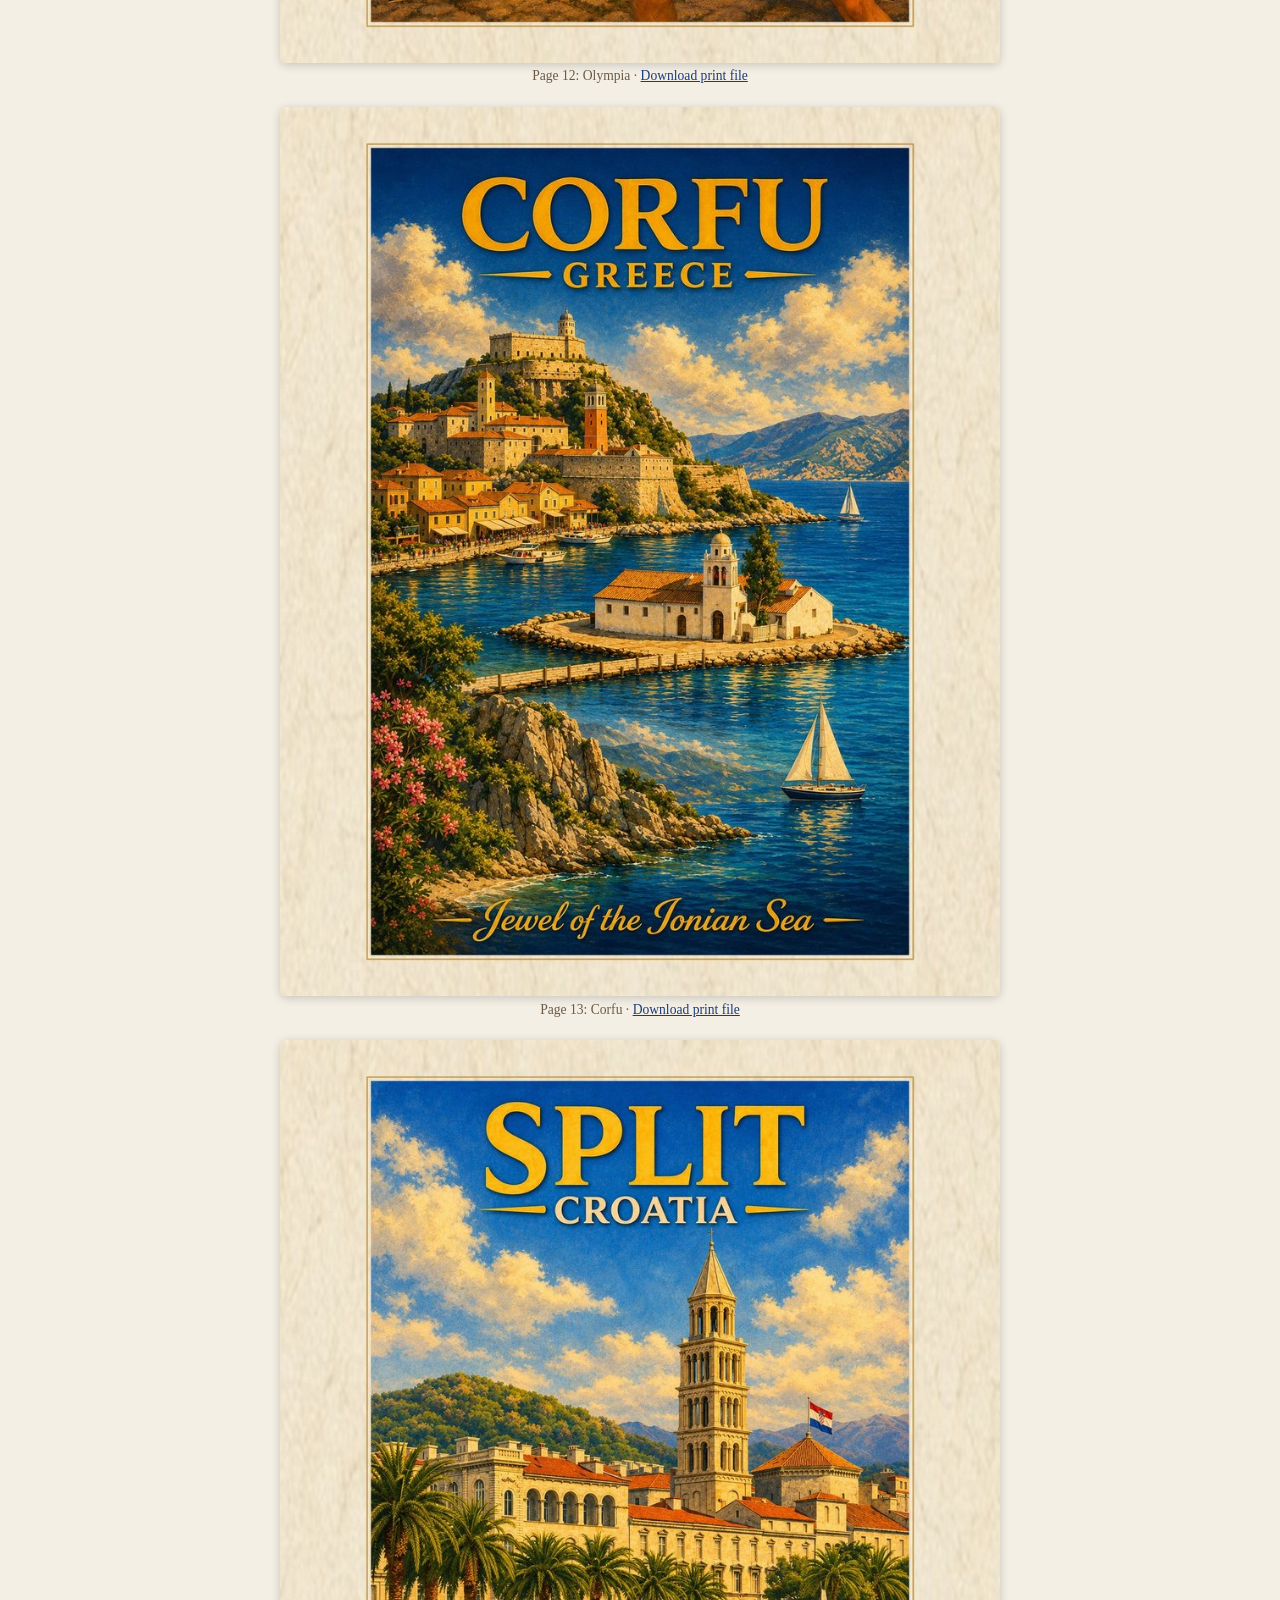
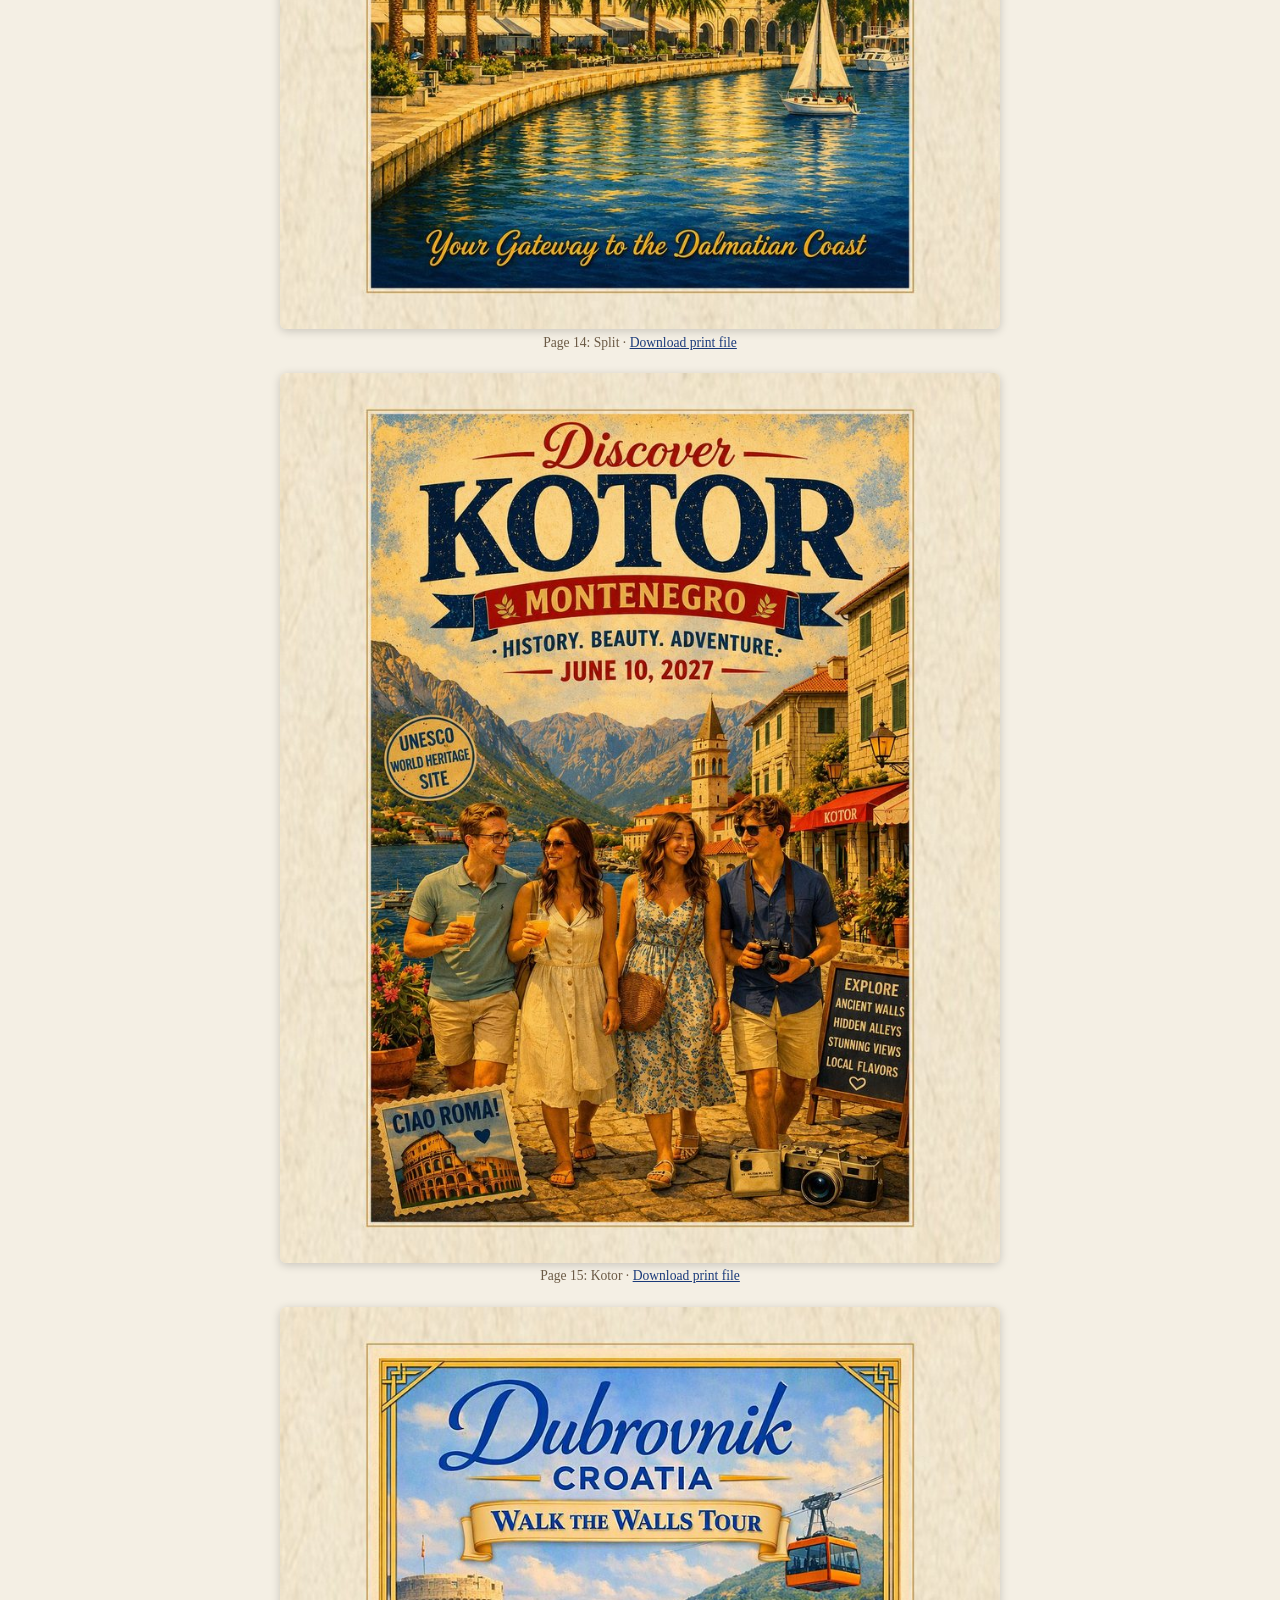
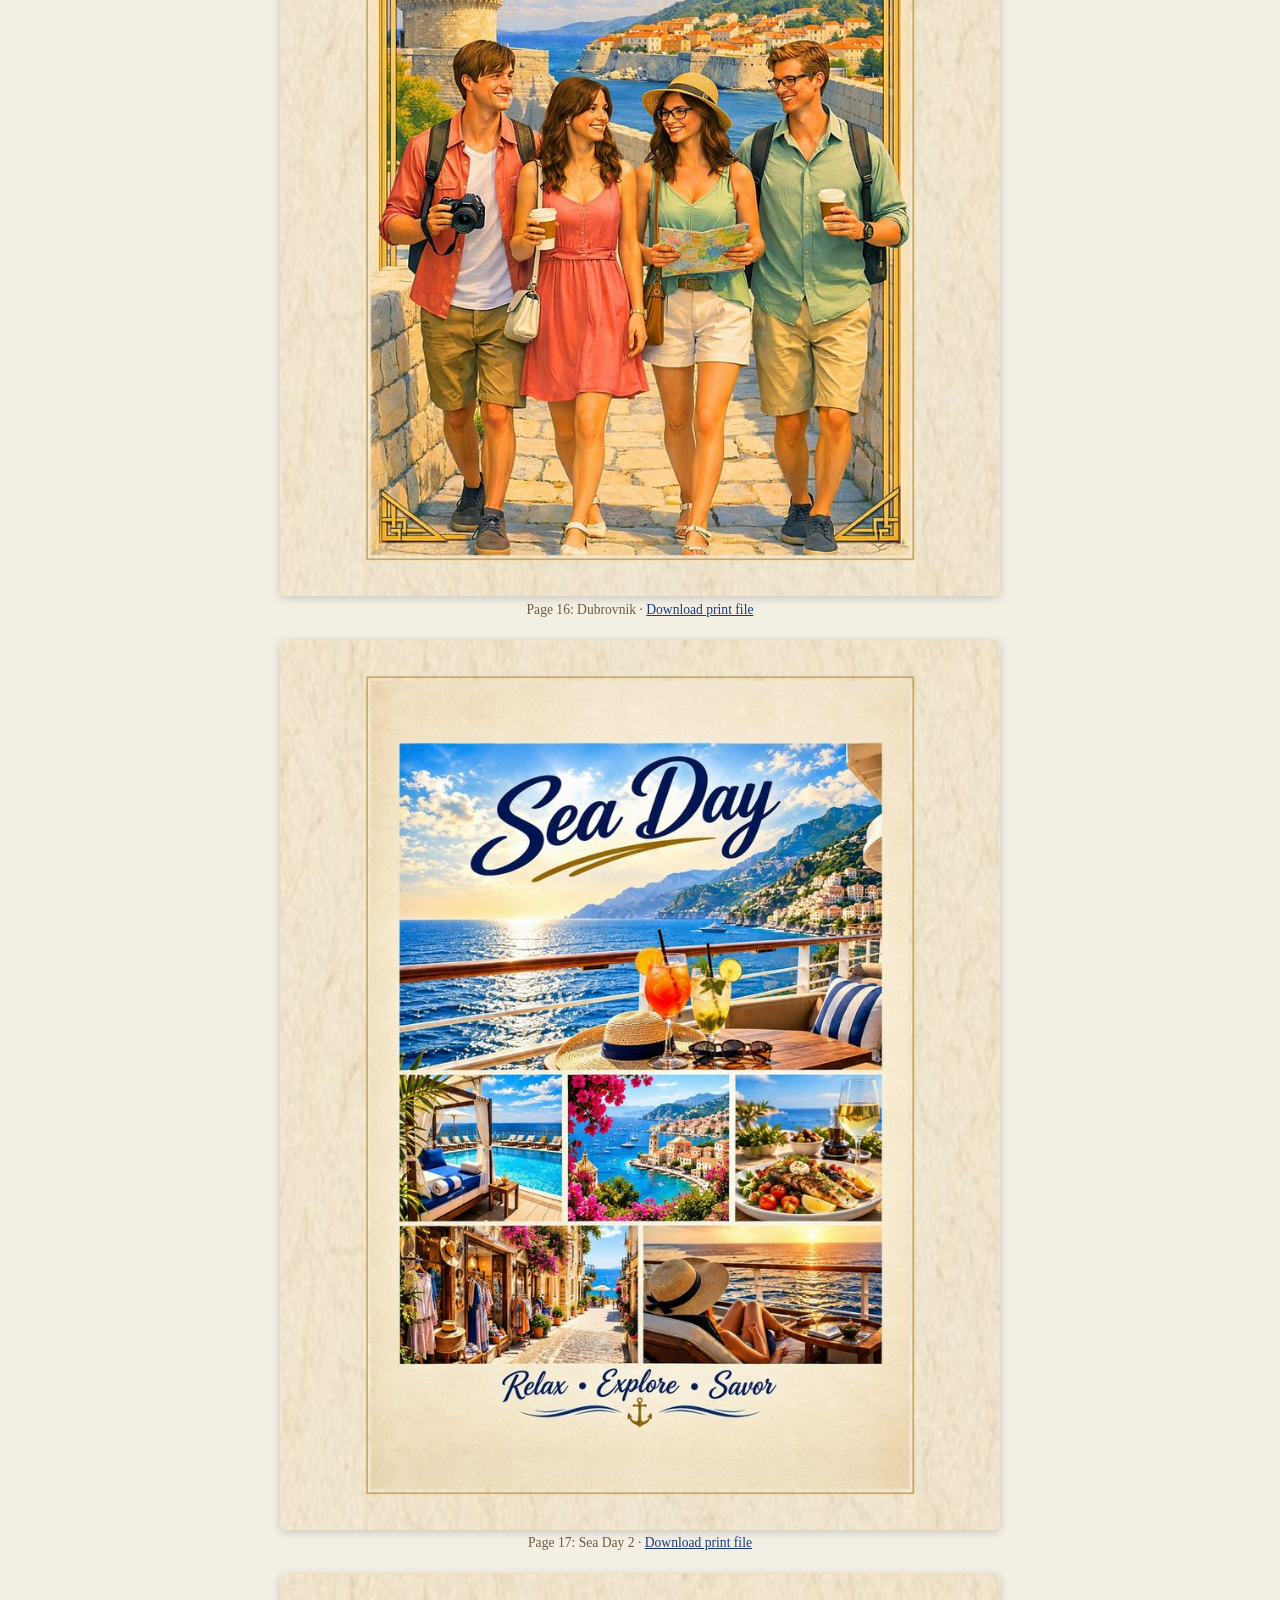
==== commit 3d0f3371: "Trip book review v3: 22 pages, Kelli's order, 8x10 print files" ====
--- a/review-02e549417a0c/index.html
+++ b/review-02e549417a0c/index.html
@@ -1,28 +1,28 @@
-<!doctype html><html lang="en"><head><meta charset="utf-8"><meta name="viewport" content="width=device-width,initial-scale=1"><meta name="robots" content="noindex,nofollow"><title>Asher's Trip Book – review</title>
-<style>body{margin:0;background:#f4efe4;font-family:Georgia,serif;color:#3b2f22;text-align:center}h1{font-size:1.6rem;margin:1.2rem 1rem .3rem}h2{margin:2rem 1rem .5rem}p{margin:.2rem 1rem 1rem;font-size:.95rem}figure{margin:0 auto 1.4rem;max-width:720px;padding:0 10px}img{width:100%;height:auto;border-radius:6px;box-shadow:0 2px 10px rgba(0,0,0,.18);display:block}figcaption{font-size:.85rem;margin-top:.35rem;color:#6b5a45}</style></head><body>
-<h1>Asher's Trip Book</h1><p>Draft for review. Scroll through all 20 pages, then the map options at the bottom.</p>
-<figure><img src="asher/page-01.jpg" alt="Page 1" loading="eager"><figcaption>Page 1</figcaption></figure>
-<figure><img src="asher/page-02.jpg" alt="Page 2" loading="eager"><figcaption>Page 2</figcaption></figure>
-<figure><img src="asher/page-03.jpg" alt="Page 3" loading="lazy"><figcaption>Page 3</figcaption></figure>
-<figure><img src="asher/page-04.jpg" alt="Page 4" loading="lazy"><figcaption>Page 4</figcaption></figure>
-<figure><img src="asher/page-05.jpg" alt="Page 5" loading="lazy"><figcaption>Page 5</figcaption></figure>
-<figure><img src="asher/page-06.jpg" alt="Page 6" loading="lazy"><figcaption>Page 6</figcaption></figure>
-<figure><img src="asher/page-07.jpg" alt="Page 7" loading="lazy"><figcaption>Page 7</figcaption></figure>
-<figure><img src="asher/page-08.jpg" alt="Page 8" loading="lazy"><figcaption>Page 8</figcaption></figure>
-<figure><img src="asher/page-09.jpg" alt="Page 9" loading="lazy"><figcaption>Page 9</figcaption></figure>
-<figure><img src="asher/page-10.jpg" alt="Page 10" loading="lazy"><figcaption>Page 10</figcaption></figure>
-<figure><img src="asher/page-11.jpg" alt="Page 11" loading="lazy"><figcaption>Page 11</figcaption></figure>
-<figure><img src="asher/page-12.jpg" alt="Page 12" loading="lazy"><figcaption>Page 12</figcaption></figure>
-<figure><img src="asher/page-13.jpg" alt="Page 13" loading="lazy"><figcaption>Page 13</figcaption></figure>
-<figure><img src="asher/page-14.jpg" alt="Page 14" loading="lazy"><figcaption>Page 14</figcaption></figure>
-<figure><img src="asher/page-15.jpg" alt="Page 15" loading="lazy"><figcaption>Page 15</figcaption></figure>
-<figure><img src="asher/page-16.jpg" alt="Page 16" loading="lazy"><figcaption>Page 16</figcaption></figure>
-<figure><img src="asher/page-17.jpg" alt="Page 17" loading="lazy"><figcaption>Page 17</figcaption></figure>
-<figure><img src="asher/page-18.jpg" alt="Page 18" loading="lazy"><figcaption>Page 18</figcaption></figure>
-<figure><img src="asher/page-19.jpg" alt="Page 19" loading="lazy"><figcaption>Page 19</figcaption></figure>
-<figure><img src="asher/page-20.jpg" alt="Page 20" loading="lazy"><figcaption>Page 20</figcaption></figure>
-<h2>New map options</h2><p>Whimsical like the original, with the correct ports in sail order.</p>
-<figure><img src="map-option-A.jpg" alt="Map option A" loading="lazy"><figcaption>Option A: closest to the original</figcaption></figure>
-<figure><img src="map-option-B.jpg" alt="Map option B" loading="lazy"><figcaption>Option B: painted hills</figcaption></figure>
-<figure><img src="map-option-C.jpg" alt="Map option C" loading="lazy"><figcaption>Option C: softest, most kid-friendly</figcaption></figure>
+<!doctype html><html lang="en"><head><meta charset="utf-8"><meta name="viewport" content="width=device-width,initial-scale=1"><meta name="robots" content="noindex,nofollow"><title>Jenson Trip Books - review v3</title><style>body{margin:0;background:#f4efe4;font-family:Georgia,serif;color:#3b2f22;text-align:center}h1{font-size:1.6rem;margin:1.2rem 1rem .3rem}h2{margin:2rem 1rem .5rem}p{margin:.2rem 1rem 1rem;font-size:.95rem}figure{margin:0 auto 1.4rem;max-width:720px;padding:0 10px}img{width:100%;height:auto;border-radius:6px;box-shadow:0 2px 10px rgba(0,0,0,.18);display:block}figcaption{font-size:.85rem;margin-top:.35rem;color:#6b5a45}a{color:#1a3a7a}</style></head><body>
+<h1>Jenson Family Trip Books, Version 3</h1><p>All 22 pages in your order, shown with Asher's cover. The other three kids' books are identical except for the cover (at the bottom). Every page is 8.5x10.5 inches at 300 dpi: an 8x10 print area with a quarter inch of adjustment room all around. Tap "Download print file" under any page for the full-size file.</p>
+<figure><img src="v3/web/01-Asher-Cover.jpg" alt="Asher Cover" loading="eager"><figcaption>Page 1: Asher Cover &middot; <a href="v3/print/01-Asher-Cover.jpg" download>Download print file</a></figcaption></figure>
+<figure><img src="v3/web/02-Rome-Itinerary.jpg" alt="Rome Itinerary" loading="eager"><figcaption>Page 2: Rome Itinerary &middot; <a href="v3/print/02-Rome-Itinerary.jpg" download>Download print file</a></figcaption></figure>
+<figure><img src="v3/web/03-Cruise-Itinerary.jpg" alt="Cruise Itinerary" loading="lazy"><figcaption>Page 3: Cruise Itinerary &middot; <a href="v3/print/03-Cruise-Itinerary.jpg" download>Download print file</a></figcaption></figure>
+<figure><img src="v3/web/04-Rome-Italy.jpg" alt="Rome Italy" loading="lazy"><figcaption>Page 4: Rome Italy &middot; <a href="v3/print/04-Rome-Italy.jpg" download>Download print file</a></figcaption></figure>
+<figure><img src="v3/web/05-Golf-Cart-Excursion.jpg" alt="Golf Cart Excursion" loading="lazy"><figcaption>Page 5: Golf Cart Excursion &middot; <a href="v3/print/05-Golf-Cart-Excursion.jpg" download>Download print file</a></figcaption></figure>
+<figure><img src="v3/web/06-Vatican.jpg" alt="Vatican" loading="lazy"><figcaption>Page 6: Vatican &middot; <a href="v3/print/06-Vatican.jpg" download>Download print file</a></figcaption></figure>
+<figure><img src="v3/web/07-Colosseum.jpg" alt="Colosseum" loading="lazy"><figcaption>Page 7: Colosseum &middot; <a href="v3/print/07-Colosseum.jpg" download>Download print file</a></figcaption></figure>
+<figure><img src="v3/web/08-Celebrity-Ascent.jpg" alt="Celebrity Ascent" loading="lazy"><figcaption>Page 8: Celebrity Ascent &middot; <a href="v3/print/08-Celebrity-Ascent.jpg" download>Download print file</a></figcaption></figure>
+<figure><img src="v3/web/09-Wifi-Cocktails.jpg" alt="Wifi Cocktails" loading="lazy"><figcaption>Page 9: Wifi Cocktails &middot; <a href="v3/print/09-Wifi-Cocktails.jpg" download>Download print file</a></figcaption></figure>
+<figure><img src="v3/web/10-Messina.jpg" alt="Messina" loading="lazy"><figcaption>Page 10: Messina &middot; <a href="v3/print/10-Messina.jpg" download>Download print file</a></figcaption></figure>
+<figure><img src="v3/web/11-Sea-Day-1.jpg" alt="Sea Day 1" loading="lazy"><figcaption>Page 11: Sea Day 1 &middot; <a href="v3/print/11-Sea-Day-1.jpg" download>Download print file</a></figcaption></figure>
+<figure><img src="v3/web/12-Olympia.jpg" alt="Olympia" loading="lazy"><figcaption>Page 12: Olympia &middot; <a href="v3/print/12-Olympia.jpg" download>Download print file</a></figcaption></figure>
+<figure><img src="v3/web/13-Corfu.jpg" alt="Corfu" loading="lazy"><figcaption>Page 13: Corfu &middot; <a href="v3/print/13-Corfu.jpg" download>Download print file</a></figcaption></figure>
+<figure><img src="v3/web/14-Split.jpg" alt="Split" loading="lazy"><figcaption>Page 14: Split &middot; <a href="v3/print/14-Split.jpg" download>Download print file</a></figcaption></figure>
+<figure><img src="v3/web/15-Kotor.jpg" alt="Kotor" loading="lazy"><figcaption>Page 15: Kotor &middot; <a href="v3/print/15-Kotor.jpg" download>Download print file</a></figcaption></figure>
+<figure><img src="v3/web/16-Dubrovnik.jpg" alt="Dubrovnik" loading="lazy"><figcaption>Page 16: Dubrovnik &middot; <a href="v3/print/16-Dubrovnik.jpg" download>Download print file</a></figcaption></figure>
+<figure><img src="v3/web/17-Sea-Day-2.jpg" alt="Sea Day 2" loading="lazy"><figcaption>Page 17: Sea Day 2 &middot; <a href="v3/print/17-Sea-Day-2.jpg" download>Download print file</a></figcaption></figure>
+<figure><img src="v3/web/18-Pompeii.jpg" alt="Pompeii" loading="lazy"><figcaption>Page 18: Pompeii &middot; <a href="v3/print/18-Pompeii.jpg" download>Download print file</a></figcaption></figure>
+<figure><img src="v3/web/19-Cruise-Map.jpg" alt="Cruise Map" loading="lazy"><figcaption>Page 19: Cruise Map &middot; <a href="v3/print/19-Cruise-Map.jpg" download>Download print file</a></figcaption></figure>
+<figure><img src="v3/web/20-Favorites-1.jpg" alt="Favorites 1" loading="lazy"><figcaption>Page 20: Favorites 1 &middot; <a href="v3/print/20-Favorites-1.jpg" download>Download print file</a></figcaption></figure>
+<figure><img src="v3/web/21-Favorites-2.jpg" alt="Favorites 2" loading="lazy"><figcaption>Page 21: Favorites 2 &middot; <a href="v3/print/21-Favorites-2.jpg" download>Download print file</a></figcaption></figure>
+<figure><img src="v3/web/22-Closing.jpg" alt="Closing" loading="lazy"><figcaption>Page 22: Closing &middot; <a href="v3/print/22-Closing.jpg" download>Download print file</a></figcaption></figure>
+<h2>Other covers</h2><figure><img src="v3/web/01-Alexis-Cover.jpg" alt="Alexis Cover" loading="lazy"><figcaption>Alexis Cover &middot; <a href="v3/print/01-Alexis-Cover.jpg" download>Download print file</a></figcaption></figure>
+<figure><img src="v3/web/01-Brooklyn-Cover.jpg" alt="Brooklyn Cover" loading="lazy"><figcaption>Brooklyn Cover &middot; <a href="v3/print/01-Brooklyn-Cover.jpg" download>Download print file</a></figcaption></figure>
+<figure><img src="v3/web/01-Carter-Cover.jpg" alt="Carter Cover" loading="lazy"><figcaption>Carter Cover &middot; <a href="v3/print/01-Carter-Cover.jpg" download>Download print file</a></figcaption></figure>
 </body></html>
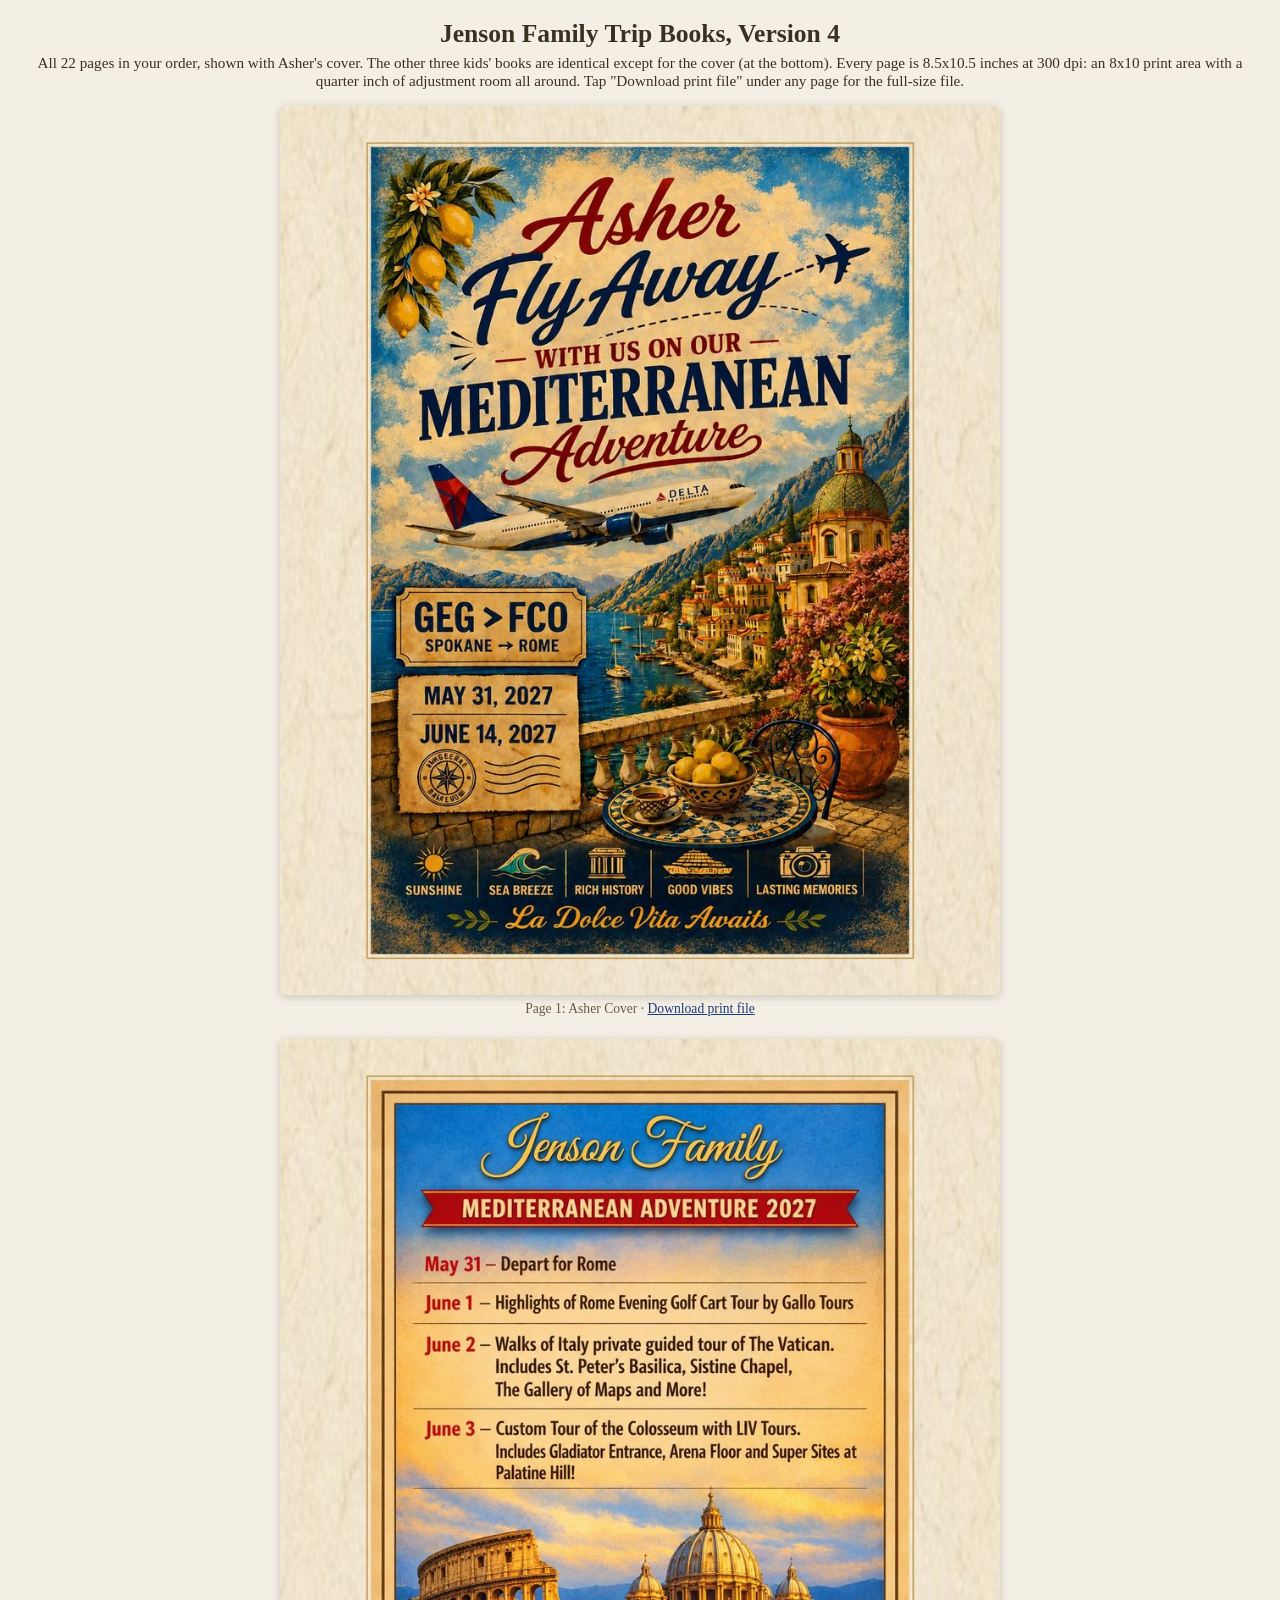
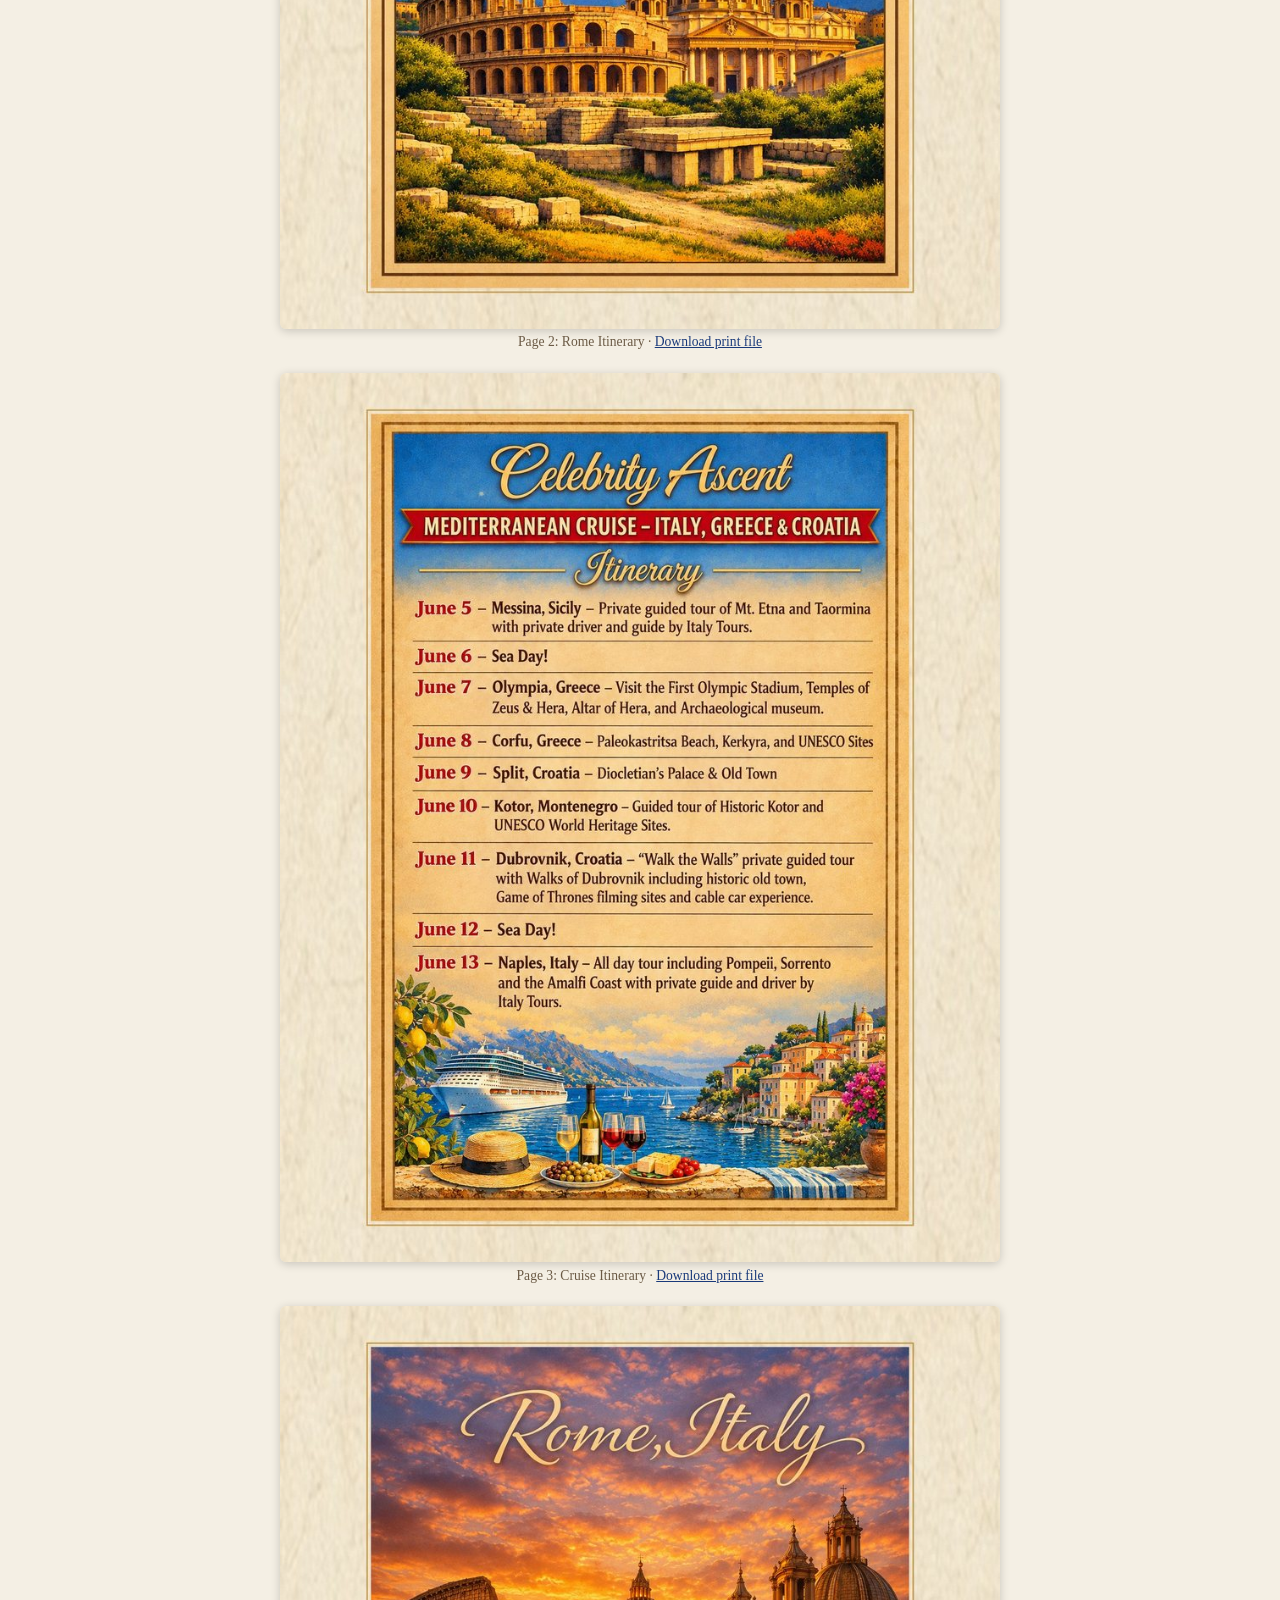
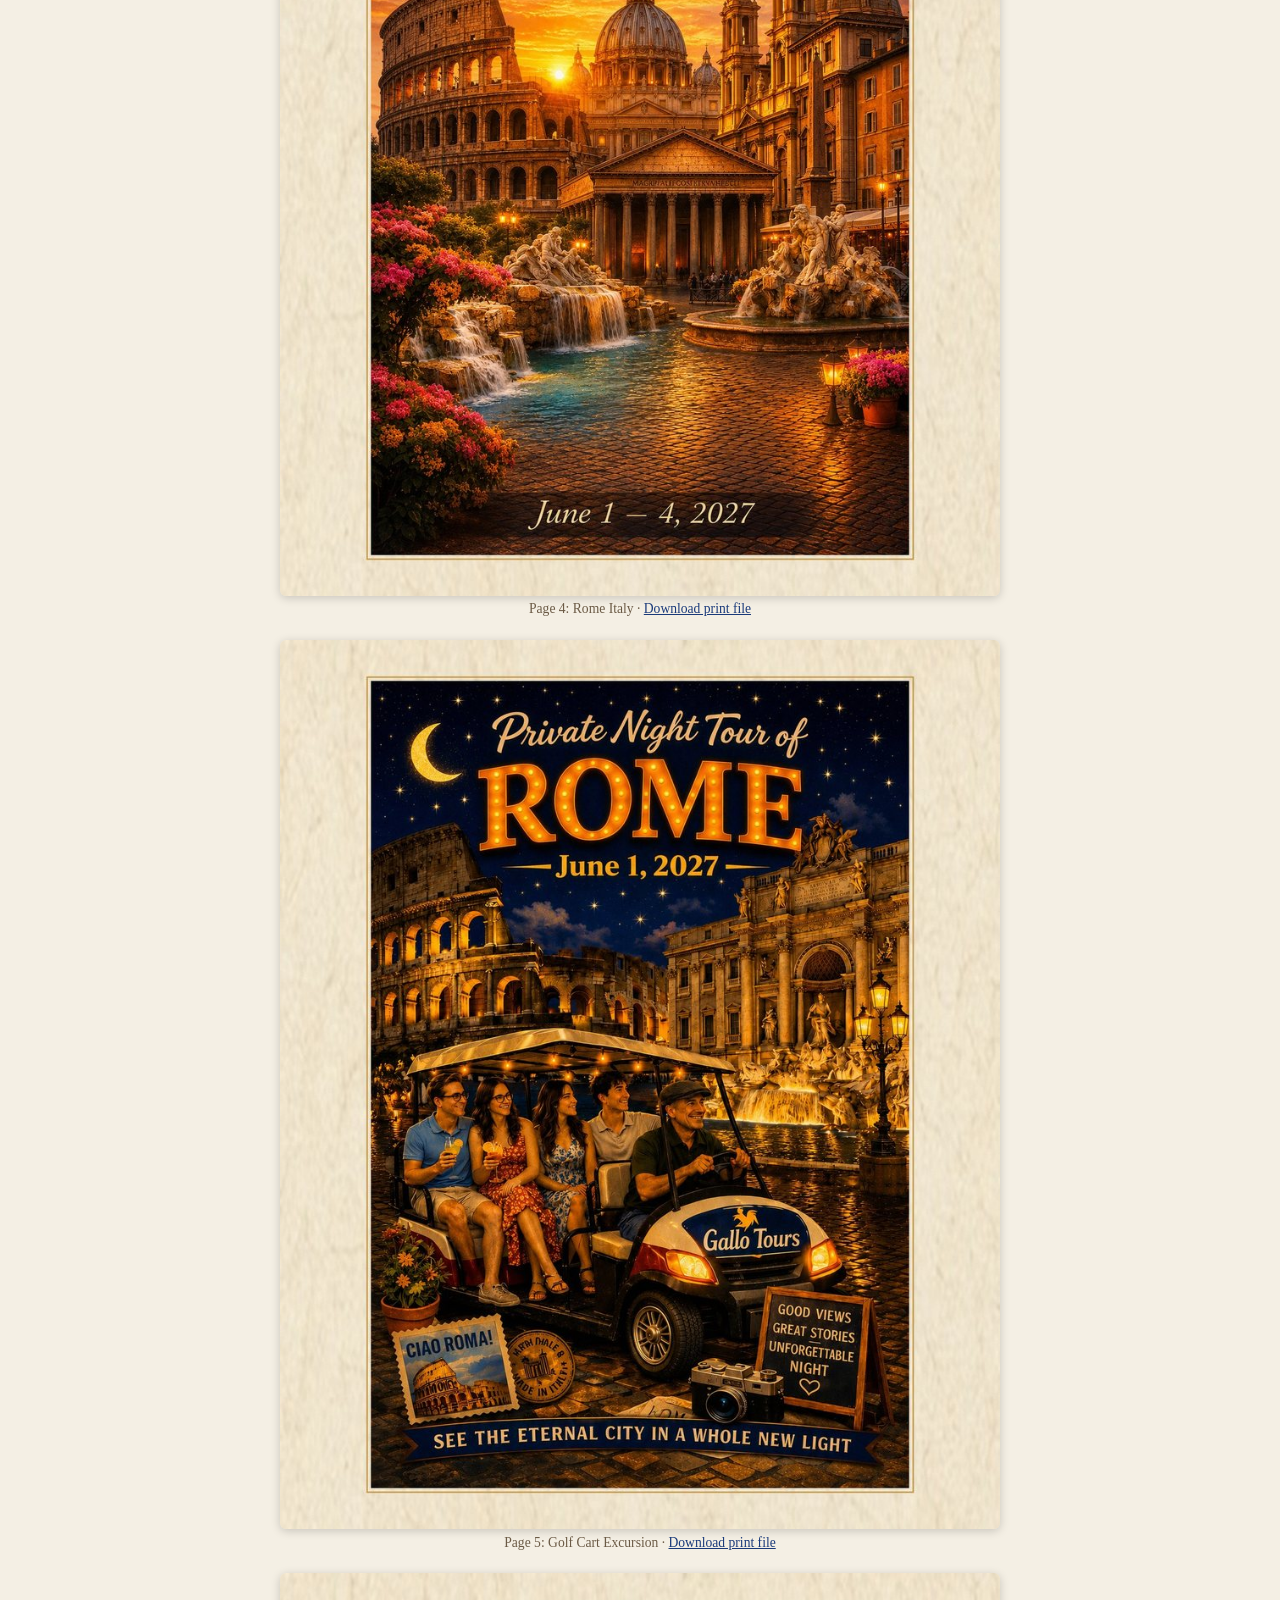
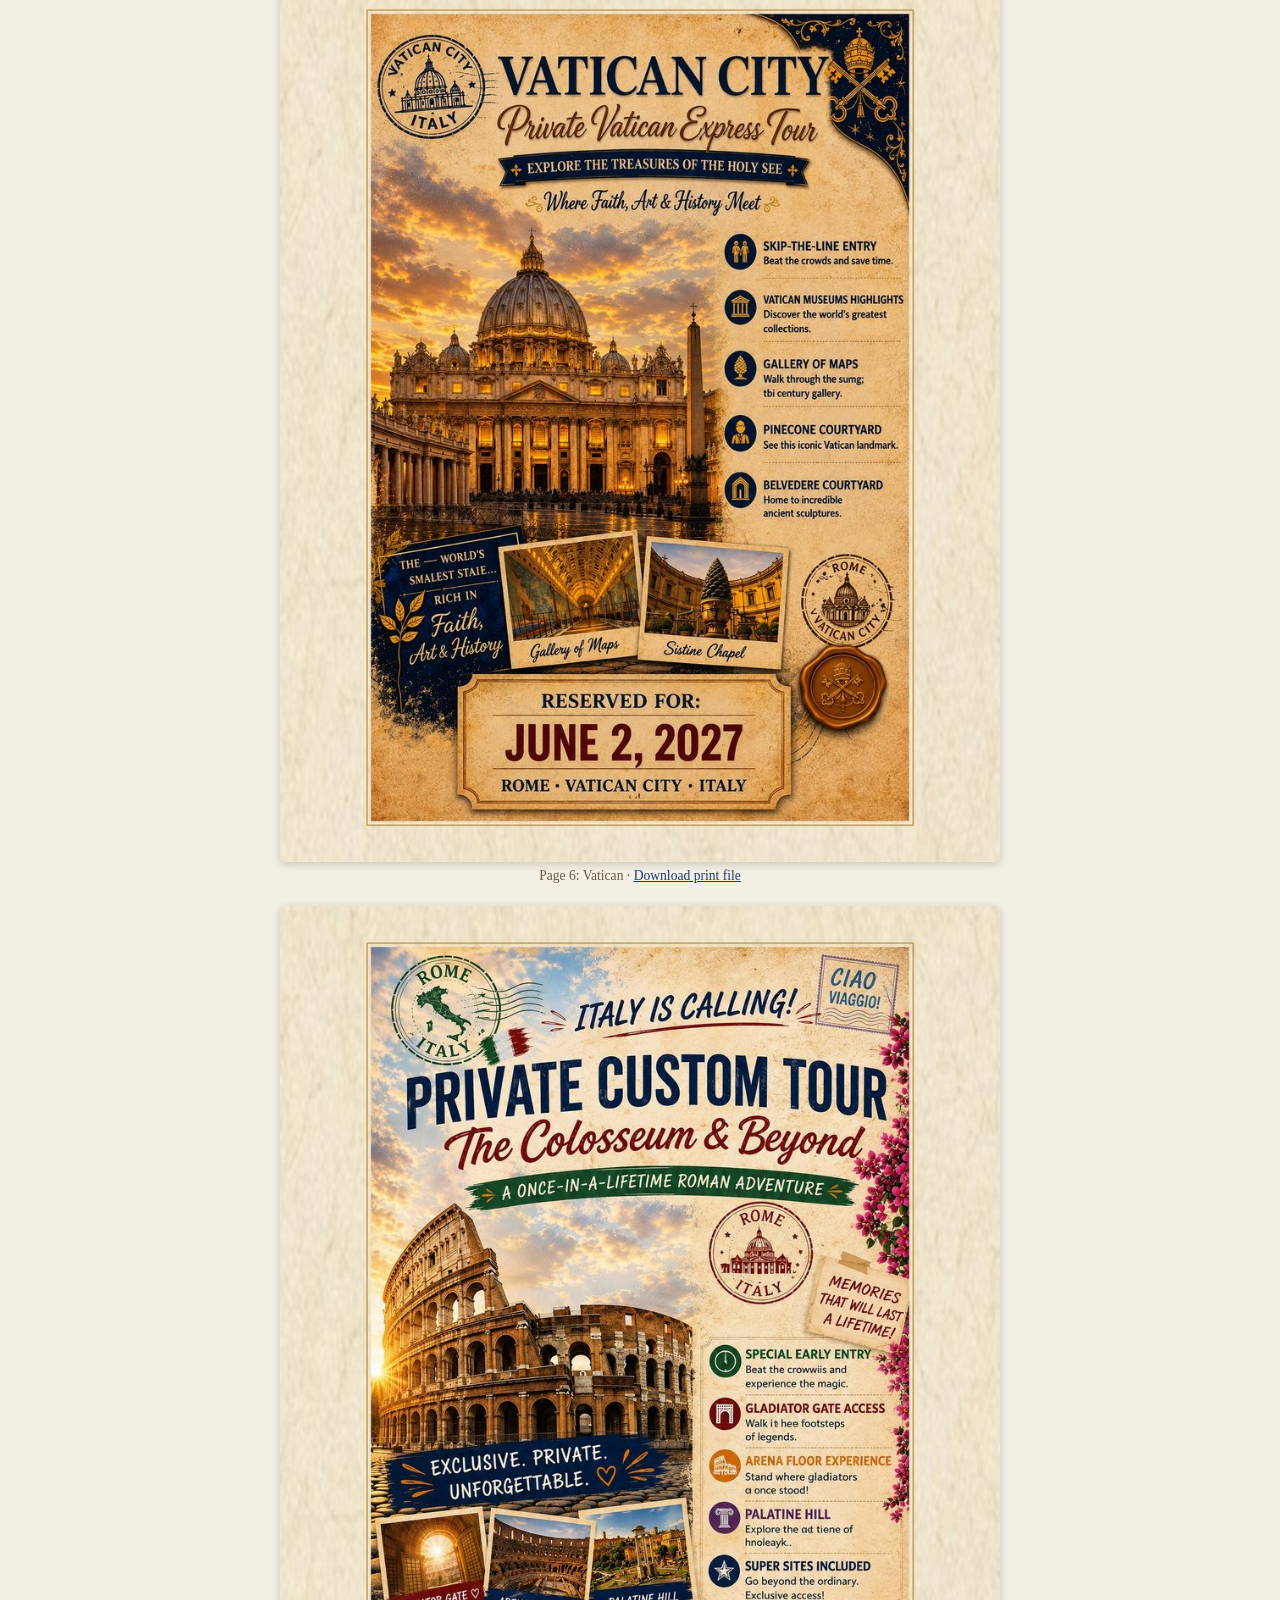
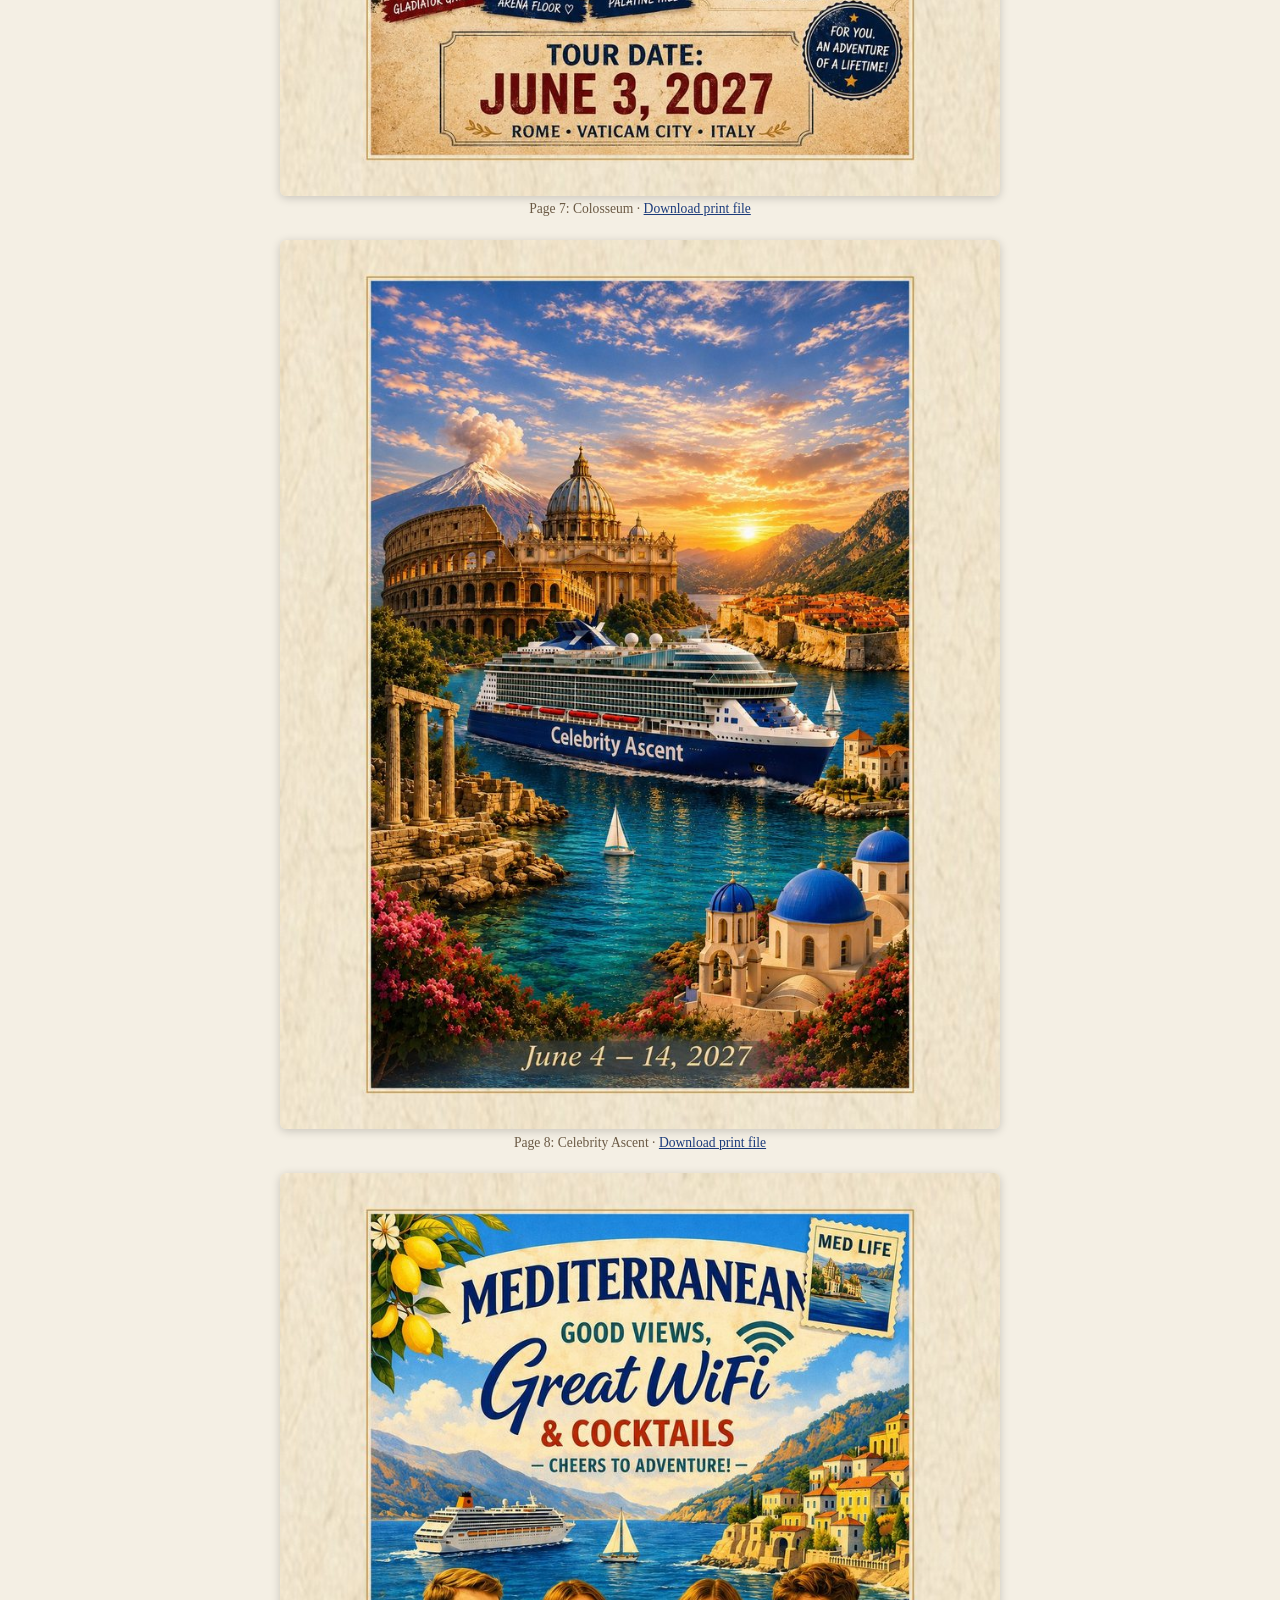
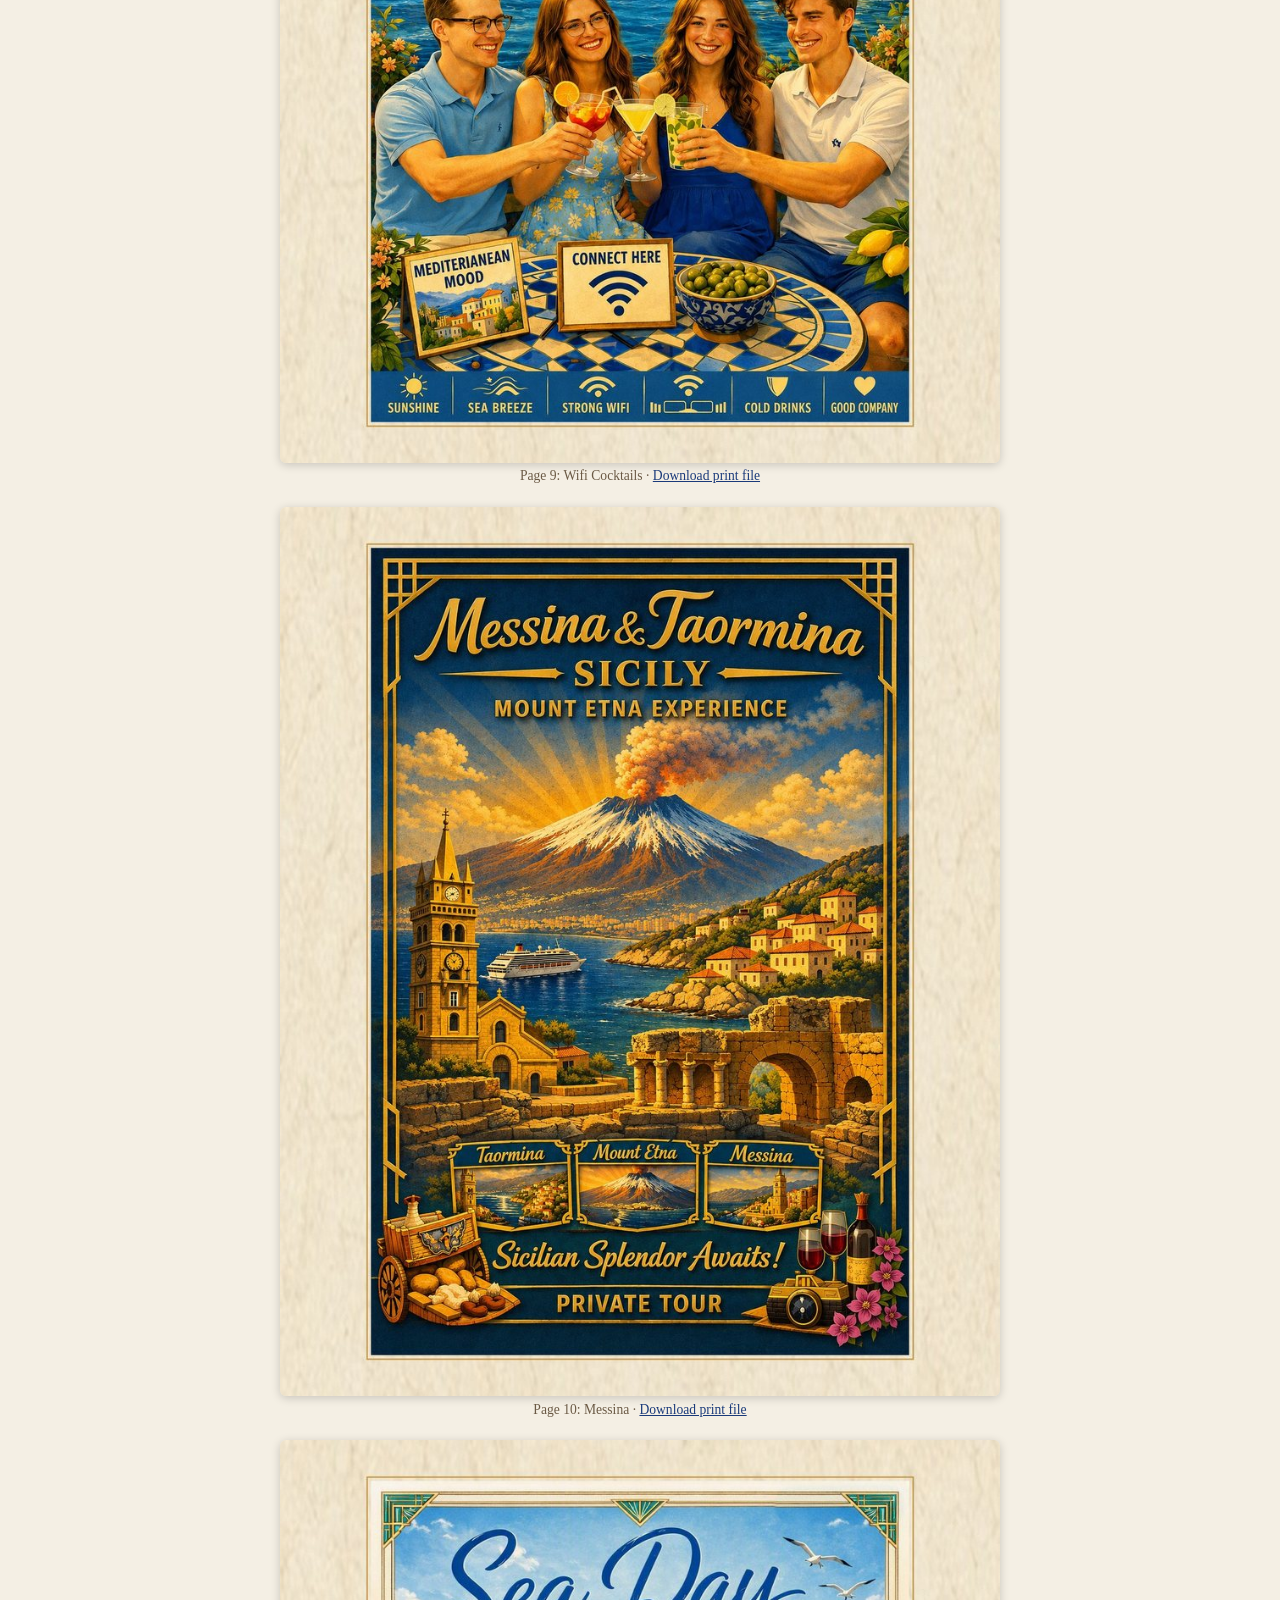
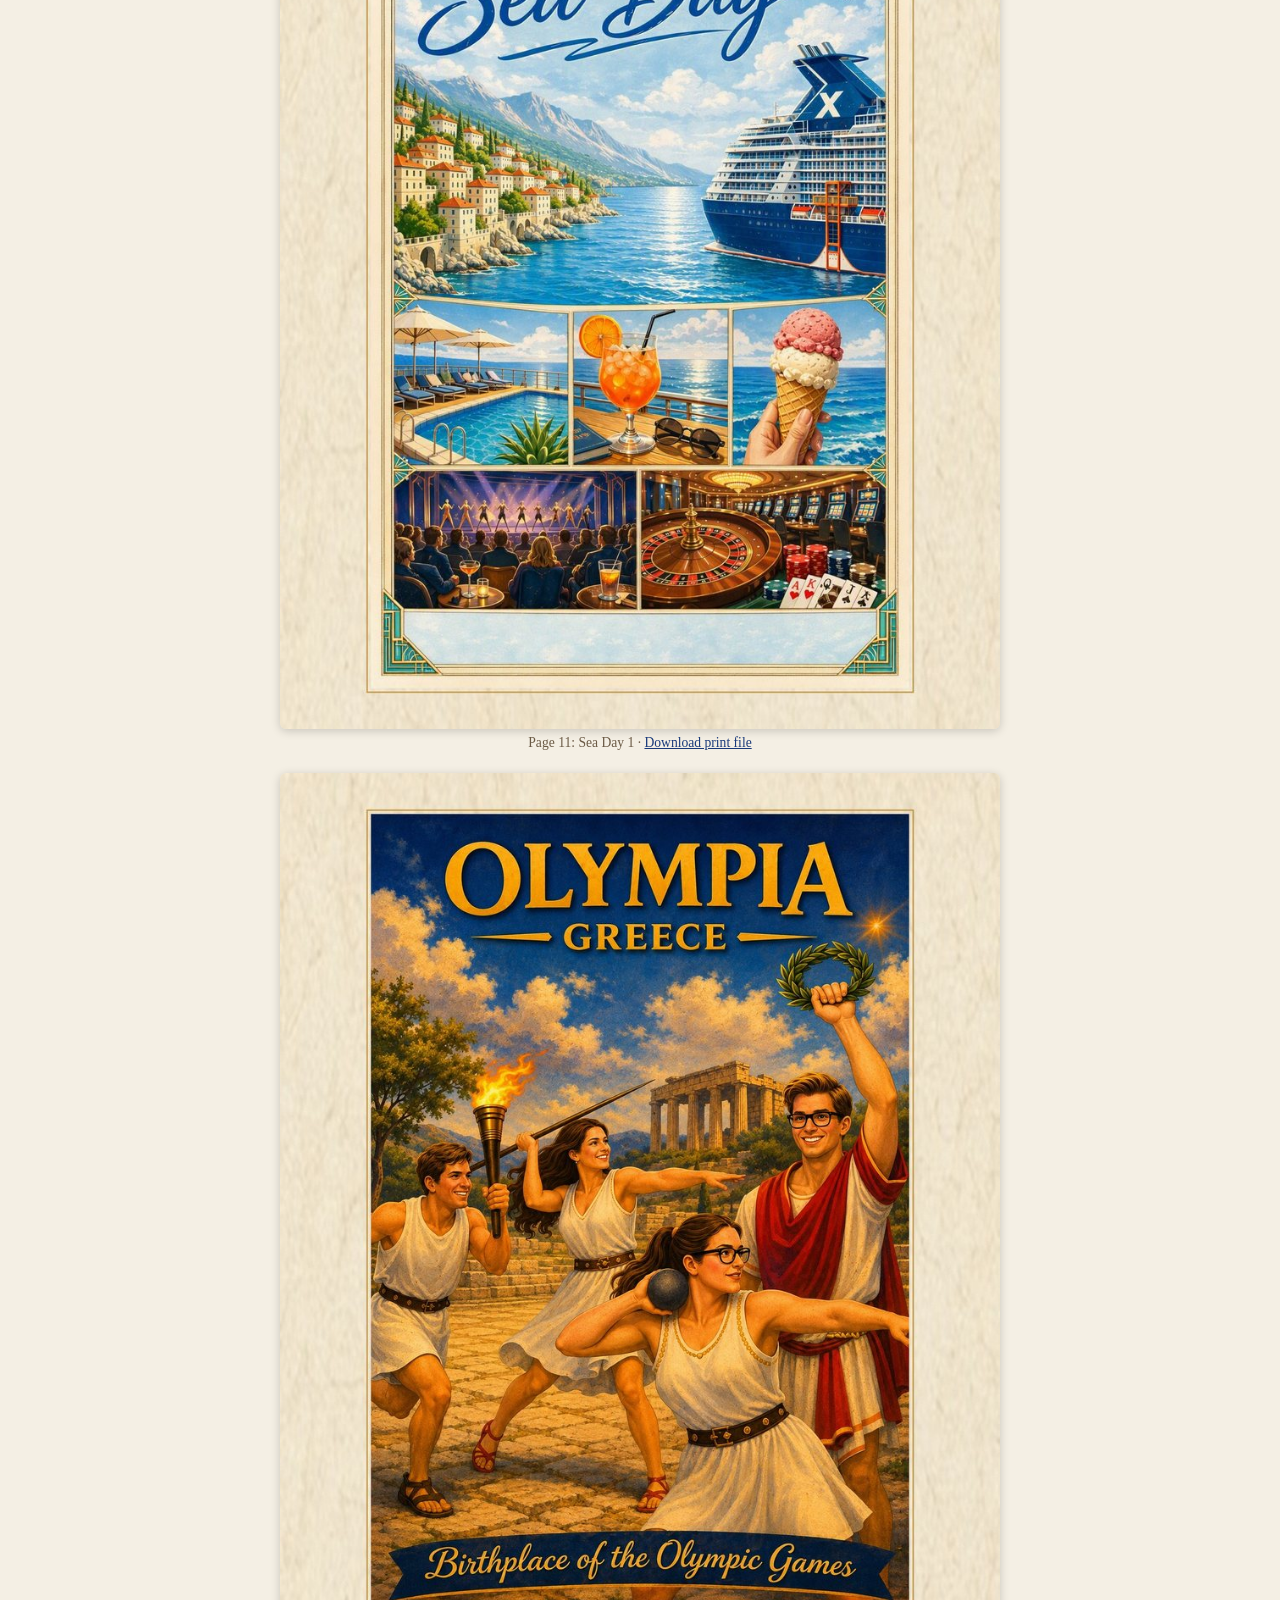
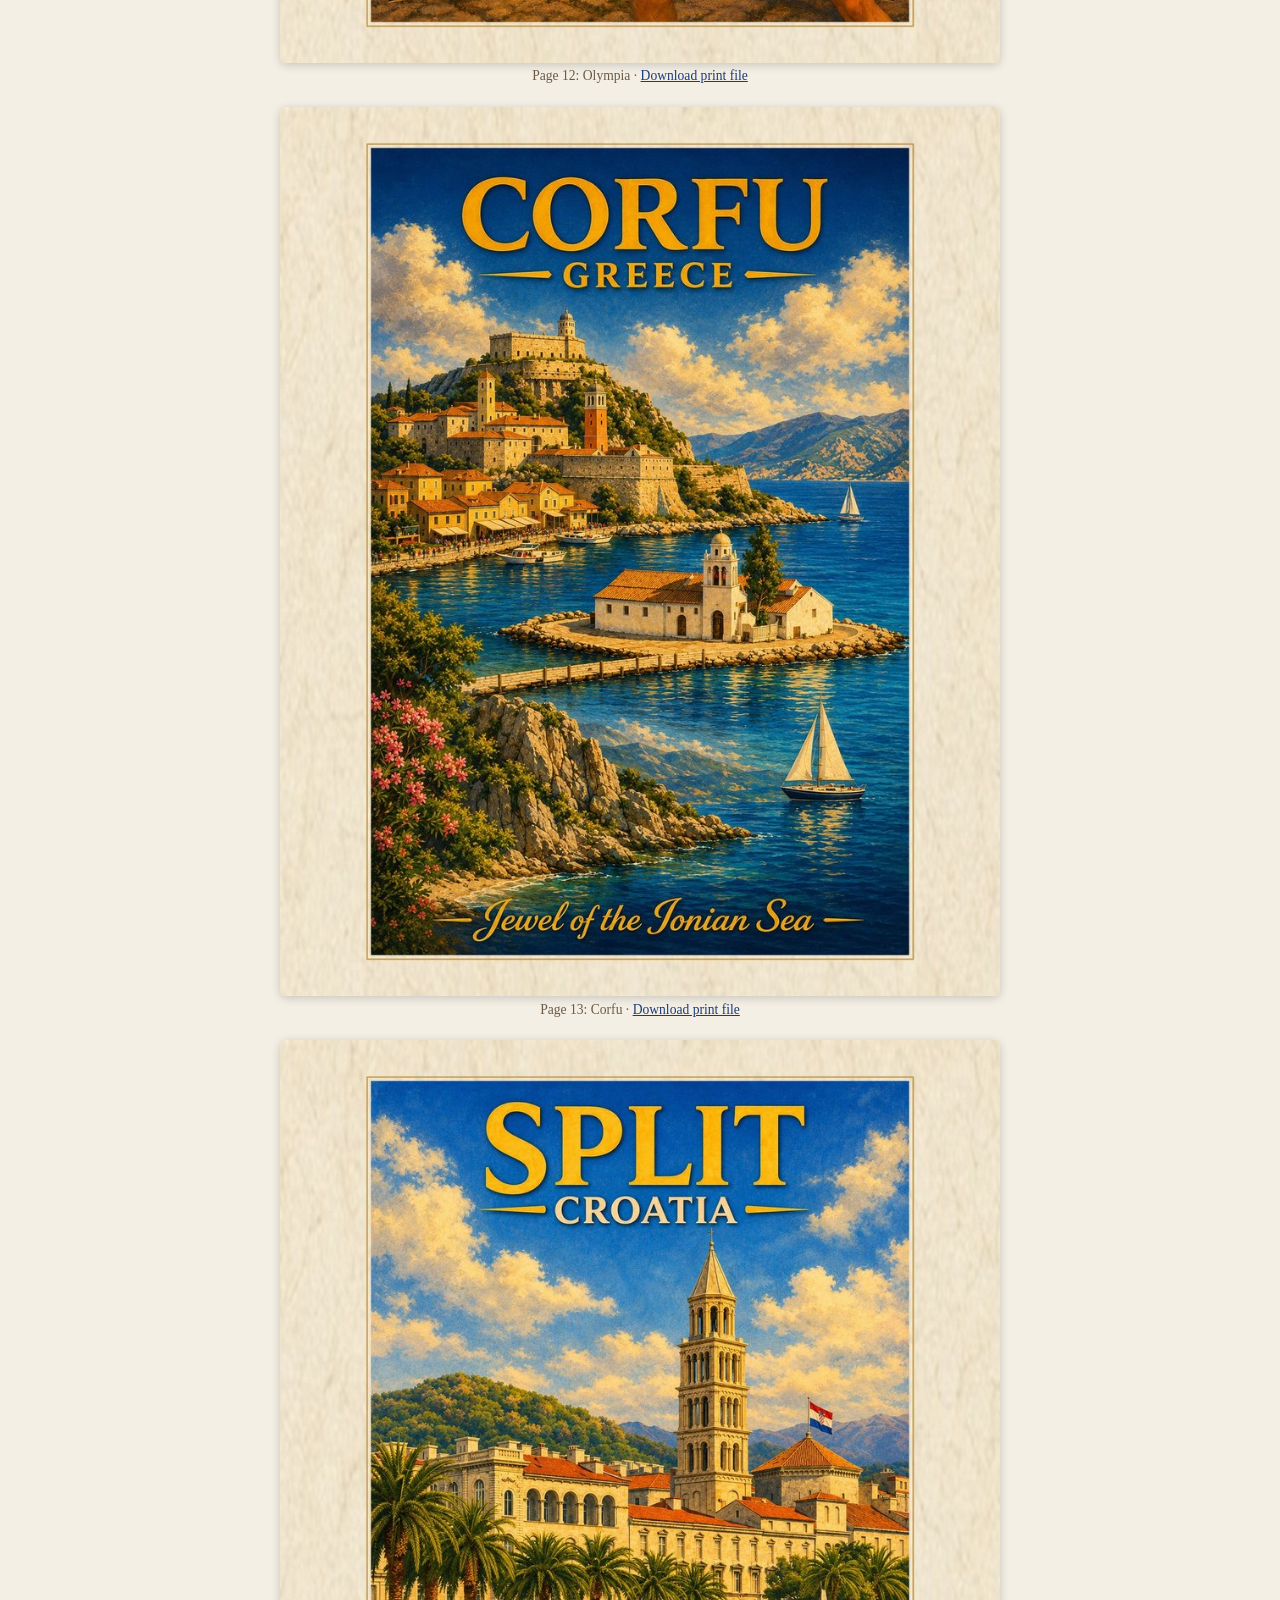
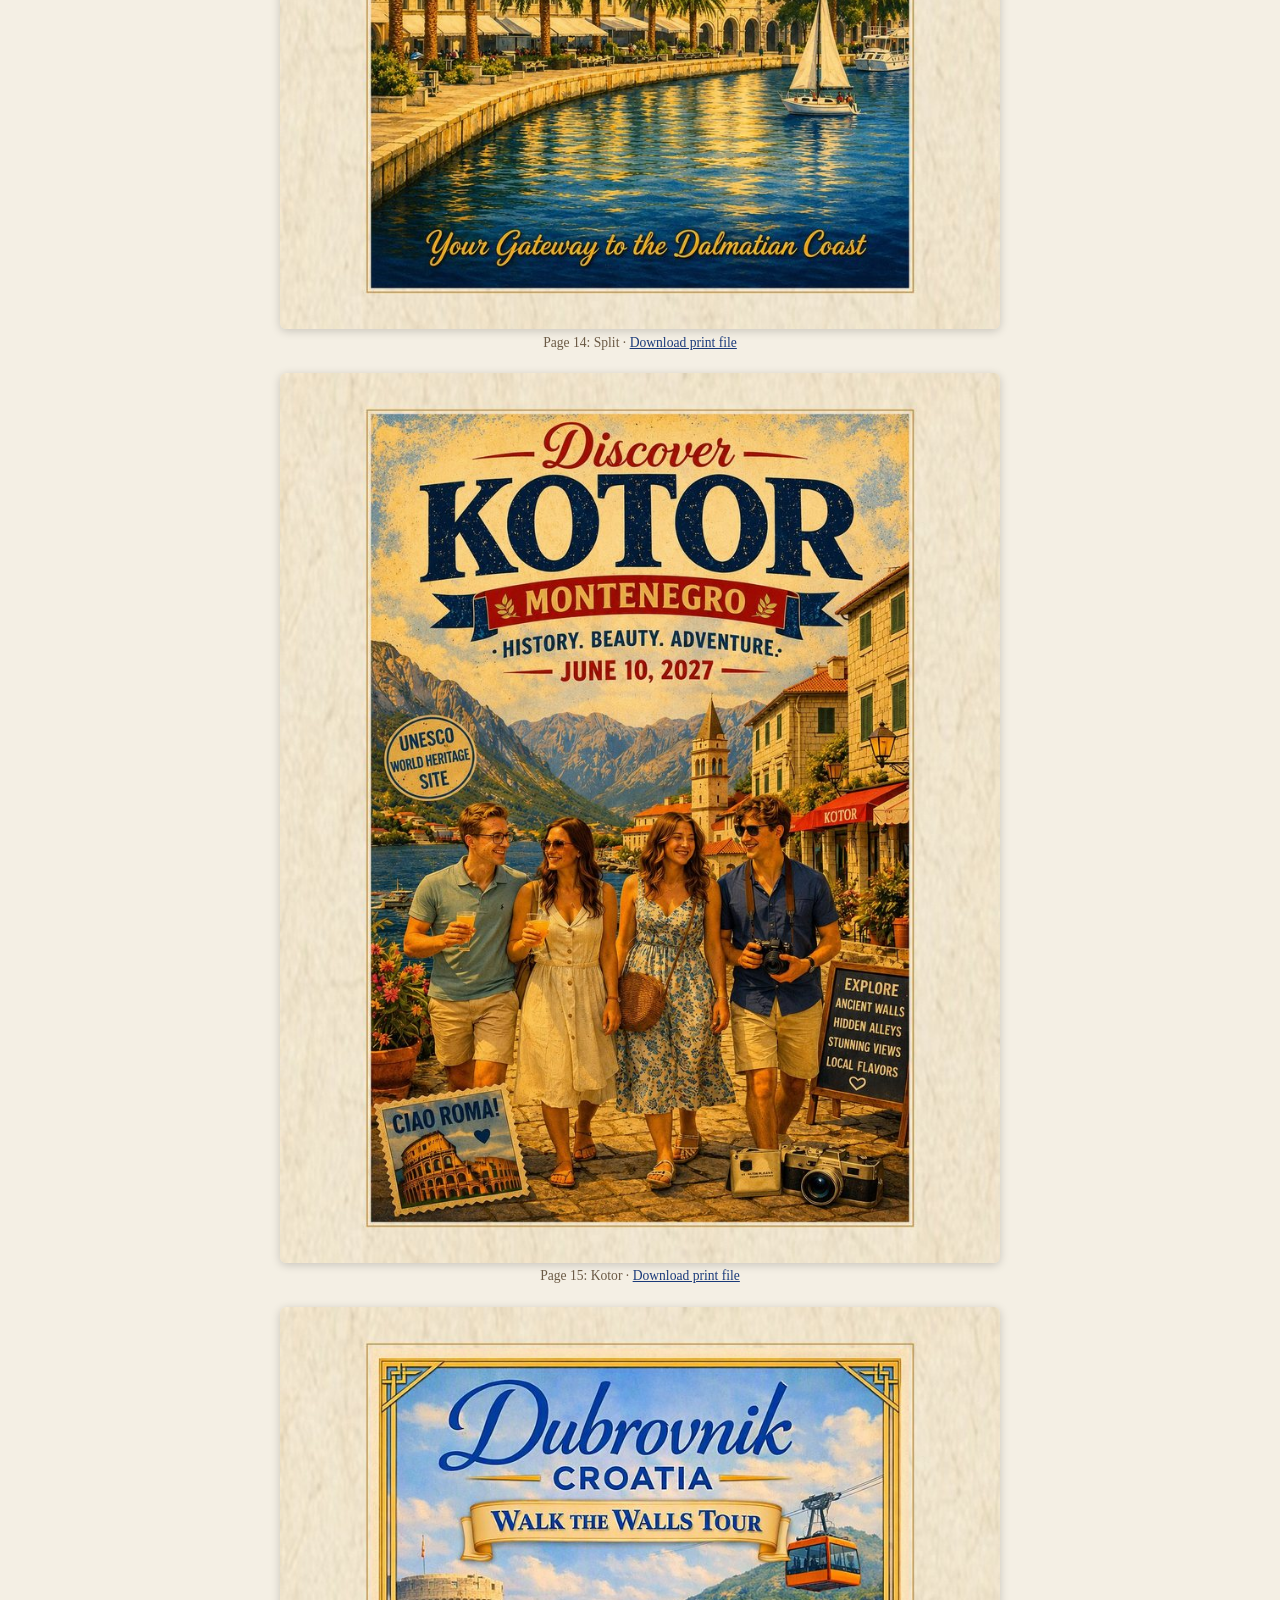
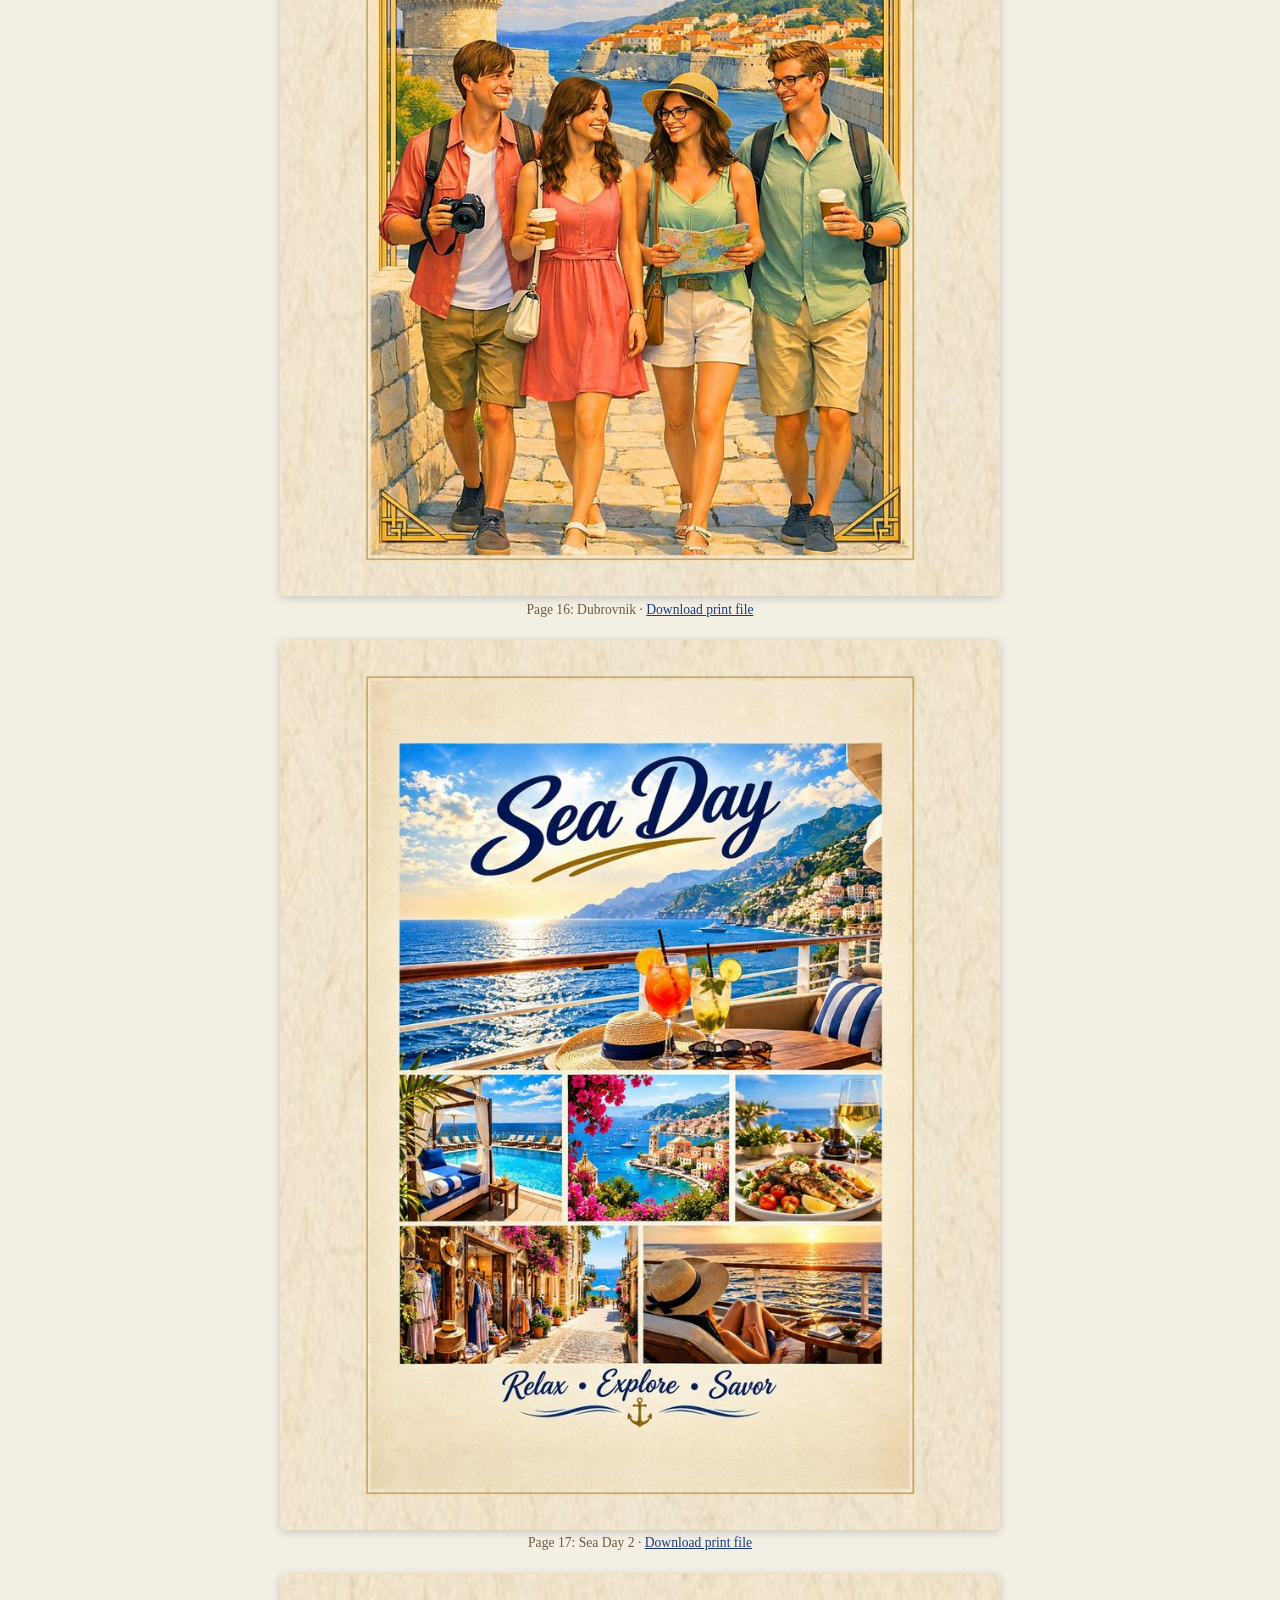
==== commit f17bf431: "Review: 2:3 closing + favorites with new headers" ====
--- a/review-02e549417a0c/index.html
+++ b/review-02e549417a0c/index.html
@@ -1,5 +1,5 @@
 <!doctype html><html lang="en"><head><meta charset="utf-8"><meta name="viewport" content="width=device-width,initial-scale=1"><meta name="robots" content="noindex,nofollow"><title>Jenson Trip Books - review v3</title><style>body{margin:0;background:#f4efe4;font-family:Georgia,serif;color:#3b2f22;text-align:center}h1{font-size:1.6rem;margin:1.2rem 1rem .3rem}h2{margin:2rem 1rem .5rem}p{margin:.2rem 1rem 1rem;font-size:.95rem}figure{margin:0 auto 1.4rem;max-width:720px;padding:0 10px}img{width:100%;height:auto;border-radius:6px;box-shadow:0 2px 10px rgba(0,0,0,.18);display:block}figcaption{font-size:.85rem;margin-top:.35rem;color:#6b5a45}a{color:#1a3a7a}</style></head><body>
-<h1>Jenson Family Trip Books, Version 3</h1><p>All 22 pages in your order, shown with Asher's cover. The other three kids' books are identical except for the cover (at the bottom). Every page is 8.5x10.5 inches at 300 dpi: an 8x10 print area with a quarter inch of adjustment room all around. Tap "Download print file" under any page for the full-size file.</p>
+<h1>Jenson Family Trip Books, Version 4</h1><p>All 22 pages in your order, shown with Asher's cover. The other three kids' books are identical except for the cover (at the bottom). Every page is 8.5x10.5 inches at 300 dpi: an 8x10 print area with a quarter inch of adjustment room all around. Tap "Download print file" under any page for the full-size file.</p>
 <figure><img src="v3/web/01-Asher-Cover.jpg" alt="Asher Cover" loading="eager"><figcaption>Page 1: Asher Cover &middot; <a href="v3/print/01-Asher-Cover.jpg" download>Download print file</a></figcaption></figure>
 <figure><img src="v3/web/02-Rome-Itinerary.jpg" alt="Rome Itinerary" loading="eager"><figcaption>Page 2: Rome Itinerary &middot; <a href="v3/print/02-Rome-Itinerary.jpg" download>Download print file</a></figcaption></figure>
 <figure><img src="v3/web/03-Cruise-Itinerary.jpg" alt="Cruise Itinerary" loading="lazy"><figcaption>Page 3: Cruise Itinerary &middot; <a href="v3/print/03-Cruise-Itinerary.jpg" download>Download print file</a></figcaption></figure>
